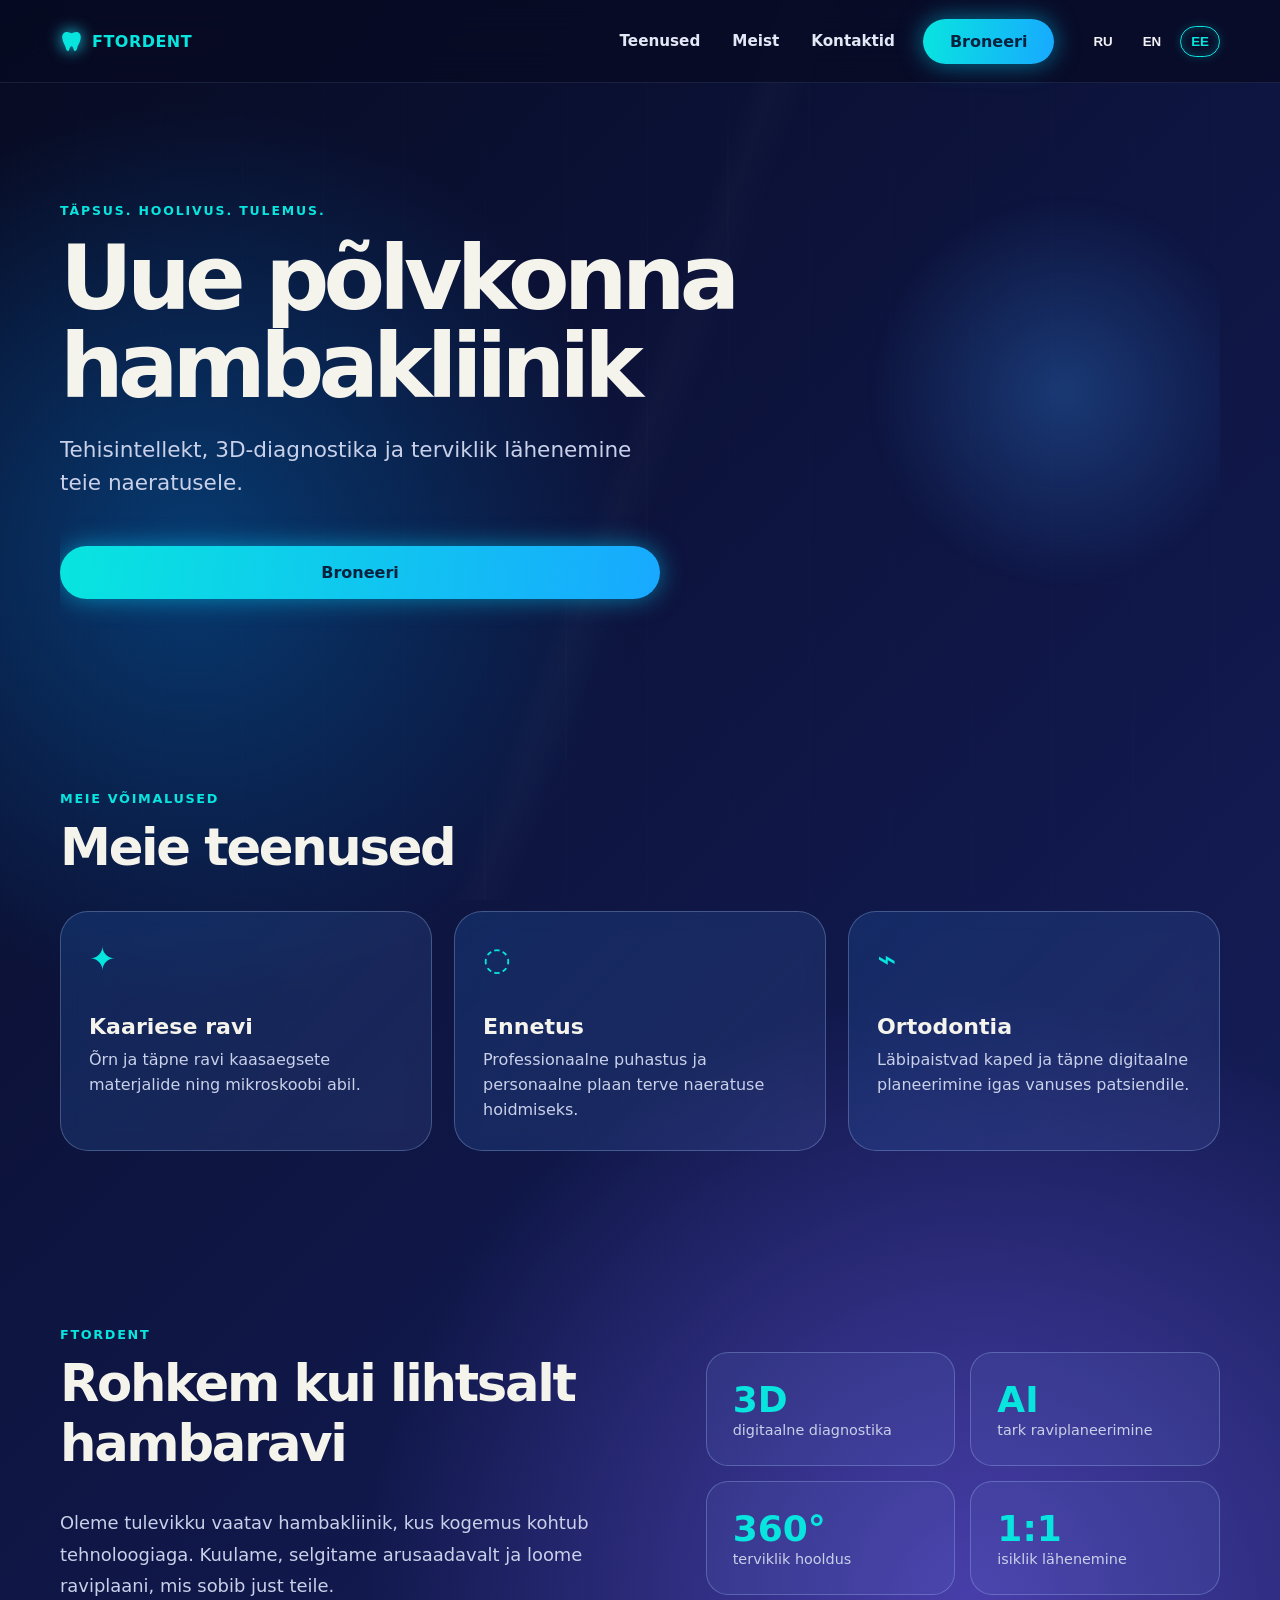
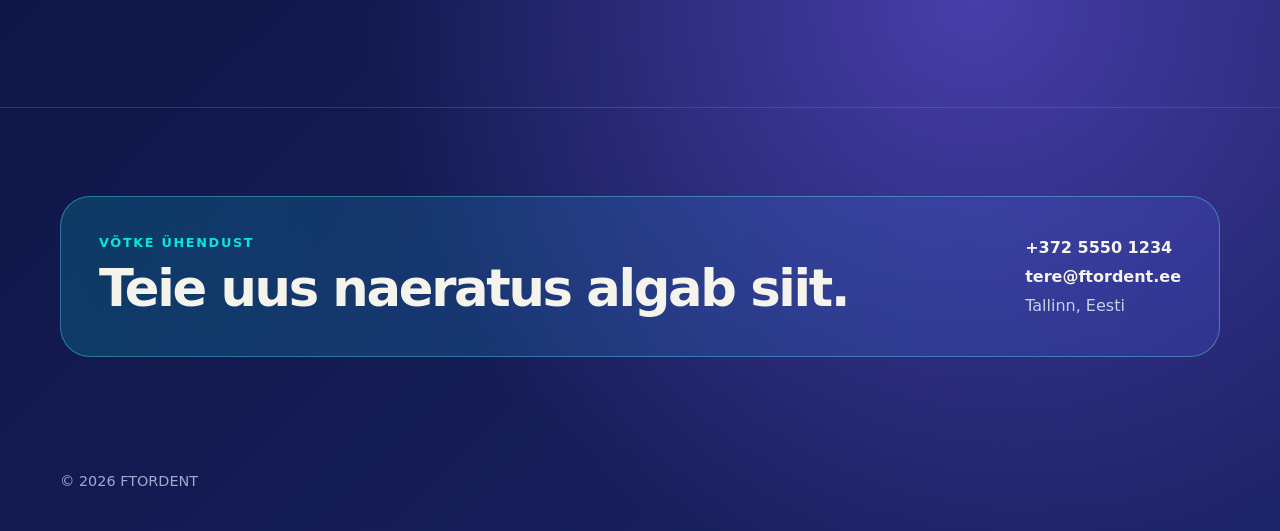
==== index.html @ 9ccc5e47 "Add files via upload" ====
<!doctype html>
<html lang="et">
<head>
  <meta charset="utf-8">
  <meta name="viewport" content="width=device-width, initial-scale=1">
  <meta name="description" content="FTORDENT – uue põlvkonna hambakliinik.">
  <meta name="robots" content="index, follow">
  <meta property="og:type" content="website">
  <meta property="og:title" content="FTORDENT — Hambakliinik Narvas">
  <meta property="og:description" content="Uue põlvkonna hambakliinik Narvas: ravi, ennetus ja ortodontia.">
  <title>FTORDENT — Hambakliinik Narvas | Ravi, ennetus, ortodontia</title>
  <style>
    :root { --ink:#070b22; --ink-2:#11194a; --panel:rgba(110,134,221,.14); --line:rgba(179,212,255,.28); --text:#f5f4ec; --muted:#c9d0e9; --aqua:#08e5df; --blue:#18a9ff; }
    * { box-sizing:border-box; }
    html { scroll-behavior:smooth; }
    body { margin:0; color:var(--text); font-family:Inter, ui-sans-serif, system-ui, -apple-system, BlinkMacSystemFont, "Segoe UI", sans-serif; background:radial-gradient(circle at 15% 26%, #073a70 0, transparent 28rem), radial-gradient(circle at 76% 75%, #483eaa 0, transparent 38rem), linear-gradient(135deg, var(--ink) 0%, #10184a 53%, #1c2367 100%); min-height:100vh; }
    body::before { content:""; position:fixed; inset:0; pointer-events:none; opacity:.45; background:linear-gradient(110deg, transparent 0 48%, rgba(255,255,255,.05) 50%, transparent 53%), repeating-linear-gradient(90deg, transparent 0 78px, rgba(132,169,255,.035) 80px 81px); }
    a { color:inherit; text-decoration:none; }
    .wrap { width:min(1160px, calc(100% - 44px)); margin:auto; }
    header { position:sticky; top:0; z-index:5; background:rgba(7,11,34,.72); backdrop-filter:blur(18px); border-bottom:1px solid rgba(156,189,255,.12); }
    .bar { min-height:82px; display:flex; align-items:center; gap:28px; }
    .logo { color:var(--aqua); font-weight:850; letter-spacing:.03em; display:flex; align-items:center; gap:9px; }
    .tooth { width:23px; height:23px; filter:drop-shadow(0 0 8px #20e9ff); }
    nav { display:flex; gap:32px; margin-left:auto; font-weight:650; font-size:.95rem; color:#e4e7f5; }
    nav a { transition:.2s; } nav a:hover { color:var(--aqua); }
    .book, .primary { border:0; cursor:pointer; border-radius:999px; padding:13px 27px; color:#06223f; font:inherit; font-weight:800; background:linear-gradient(100deg, var(--aqua), var(--blue)); box-shadow:0 0 25px rgba(0,213,255,.52); transition:transform .2s, box-shadow .2s; }
    .book:hover,.primary:hover { transform:translateY(-2px); box-shadow:0 0 35px rgba(0,224,255,.78); }
    .langs { display:flex; gap:8px; }
    .lang { cursor:pointer; background:none; border:1px solid transparent; color:#f1f1f6; font-weight:750; padding:7px 10px; border-radius:999px; }
    .lang.active { color:var(--aqua); border-color:var(--aqua); box-shadow:inset 0 0 11px rgba(0,229,223,.23), 0 0 10px rgba(0,229,223,.2); }
    .hero { min-height:620px; display:grid; align-items:center; padding:88px 0 72px; position:relative; overflow:hidden; }
    .hero::after { content:""; position:absolute; width:430px; height:430px; right:-5%; top:15%; border-radius:50%; background:radial-gradient(circle, rgba(58,155,255,.27), transparent 64%); filter:blur(5px); }
    .hero-content { position:relative; z-index:1; max-width:760px; }
    .eyebrow { color:var(--aqua); letter-spacing:.15em; font-size:.78rem; font-weight:800; text-transform:uppercase; }
    h1 { margin:17px 0 22px; font-size:clamp(3.1rem,7vw,6.15rem); line-height:.98; letter-spacing:-.065em; max-width:900px; }
    .lead { max-width:600px; font-size:clamp(1.05rem,2.2vw,1.35rem); line-height:1.55; color:var(--muted); }
    .hero .primary { margin-top:25px; width:min(100%, 600px); padding:17px 30px; }
    section { padding:88px 0; position:relative; }
    .section-label { color:var(--aqua); font-size:.8rem; font-weight:800; letter-spacing:.13em; text-transform:uppercase; }
    h2 { font-size:clamp(2rem,4vw,3.3rem); letter-spacing:-.045em; margin:11px 0 34px; }
    .services { display:grid; grid-template-columns:repeat(3,1fr); gap:22px; }
    .card { min-height:235px; padding:28px; border:1px solid var(--line); background:linear-gradient(135deg, rgba(30,85,164,.32), var(--panel)); border-radius:28px; backdrop-filter:blur(10px); transition:.25s; }
    .card:hover { border-color:var(--aqua); transform:translateY(-6px); box-shadow:0 0 30px rgba(0,221,243,.19); }
    .icon { color:var(--aqua); font-size:2rem; } .card h3 { font-size:1.38rem; margin:36px 0 9px; } .card p { color:var(--muted); line-height:1.55; margin:0; }
    .about-grid { display:grid; grid-template-columns:1.08fr .92fr; gap:42px; align-items:center; }
    .about p { color:var(--muted); font-size:1.12rem; line-height:1.75; max-width:640px; }
    .stats { display:grid; grid-template-columns:1fr 1fr; gap:15px; }
    .stat { padding:26px; border:1px solid var(--line); background:rgba(100,124,207,.14); border-radius:22px; } .stat b { display:block; color:var(--aqua); font-size:2.25rem; } .stat span { color:var(--muted); font-size:.9rem; }
    .contact { border-top:1px solid rgba(190,213,255,.16); } .contact-box { display:flex; justify-content:space-between; gap:30px; padding:38px; border-radius:30px; background:linear-gradient(100deg, rgba(0,214,220,.18), rgba(78,85,213,.25)); border:1px solid rgba(93,231,242,.38); }
    .contact-box h2 { margin:8px 0 0; } .details { display:grid; gap:10px; align-content:center; color:var(--muted); } .details a { color:var(--text); font-weight:700; }
    footer { padding:28px 0 42px; color:#9eabd0; font-size:.9rem; }
    dialog { border:1px solid rgba(97,236,244,.48); border-radius:26px; color:var(--text); background:#111a48; width:min(460px, calc(100% - 32px)); box-shadow:0 0 80px rgba(0,218,247,.32); } dialog::backdrop { background:rgba(1,4,16,.7); backdrop-filter:blur(5px); }
    .modal-head { display:flex; justify-content:space-between; align-items:start; } .close { background:none; border:0; color:var(--text); font-size:1.5rem; cursor:pointer; } form { display:grid; gap:15px; margin-top:22px; } input { background:rgba(255,255,255,.08); border:1px solid var(--line); border-radius:12px; padding:14px; color:white; font:inherit; }
    @media (max-width:820px) { .bar { min-height:72px; gap:14px; } nav { display:none; } .book { margin-left:auto; padding:10px 15px; } .langs { gap:2px; } .lang { padding:6px; } .hero { min-height:560px; padding:65px 0; } .services { grid-template-columns:1fr; } .card { min-height:180px; } .card h3 { margin-top:23px; } .about-grid { grid-template-columns:1fr; } .contact-box { display:block; padding:30px; } .details { margin-top:24px; } }
    @media (max-width:440px) { .wrap { width:min(100% - 28px, 1160px); } .logo span { display:none; } .book { font-size:.83rem; } h1 { font-size:3rem; } }
  </style>
  <script type="application/ld+json">{
    "@context":"https://schema.org",
    "@type":"Dentist",
    "name":"FTORDENT Dental Clinic",
    "description":"Uue põlvkonna hambakliinik Narvas.",
    "telephone":"+37253911527",
    "email":"ftordent@mail.ru",
    "address":{"@type":"PostalAddress","streetAddress":"Rahu 34a","addressLocality":"Narva","addressCountry":"EE"},
    "availableLanguage":["et","en","ru"]
  }</script>
</head>
<body>
  <header><div class="wrap bar">
    <a class="logo" href="#home" aria-label="FTORDENT avaleht"><svg class="tooth" viewBox="0 0 24 24" fill="currentColor"><path d="M7.1 2.2c2.2 0 3.4 1.1 4.9 1.1s2.7-1.1 4.9-1.1c3.2 0 5.2 2.8 4.7 6.4-.7 4.7-2.4 5.7-3.6 9.9-.5 1.8-1 3.3-2.4 3.3-1.7 0-1.4-4.8-3.6-4.8s-1.9 4.8-3.6 4.8c-1.4 0-1.9-1.5-2.4-3.3-1.2-4.2-2.9-5.2-3.6-9.9-.5-3.6 1.5-6.4 4.7-6.4Z"/></svg><span>FTORDENT</span></a>
    <nav><a href="services.html" data-i18n="navServices">Teenused</a><a href="about.html" data-i18n="navAbout">Meist</a><a href="contacts.html" data-i18n="navContact">Kontaktid</a></nav>
    <button class="book" data-open-modal data-i18n="book">Broneeri</button>
    <div class="langs" aria-label="Keel"><button class="lang" data-lang="ru">RU</button><button class="lang" data-lang="en">EN</button><button class="lang active" data-lang="et">EE</button></div>
  </div></header>
  <main>
    <section class="hero wrap" id="home"><div class="hero-content"><div class="eyebrow" data-i18n="eyebrow">Täpsus. Hoolivus. Tulemus.</div><h1 data-i18n="title">Uue põlvkonna hambakliinik</h1><p class="lead" data-i18n="subtitle">Tehisintellekt, 3D-diagnostika ja terviklik lähenemine teie naeratusele.</p><button class="primary" data-open-modal data-i18n="book">Broneeri</button></div></section>
    <section id="services"><div class="wrap"><div class="section-label" data-i18n="servicesLabel">Meie võimalused</div><h2 data-i18n="servicesTitle">Meie teenused</h2><div class="services">
      <article class="card"><div class="icon">✦</div><h3 data-i18n="service1">Kaariese ravi</h3><p data-i18n="service1d">Õrn ja täpne ravi kaasaegsete materjalide ning mikroskoobi abil.</p></article>
      <article class="card"><div class="icon">◌</div><h3 data-i18n="service2">Ennetus</h3><p data-i18n="service2d">Professionaalne puhastus ja personaalne plaan terve naeratuse hoidmiseks.</p></article>
      <article class="card"><div class="icon">⌁</div><h3 data-i18n="service3">Ortodontia</h3><p data-i18n="service3d">Läbipaistvad kaped ja täpne digitaalne planeerimine igas vanuses patsiendile.</p></article>
    </div></div></section>
    <section class="about" id="about"><div class="wrap about-grid"><div><div class="section-label" data-i18n="aboutLabel">FTORDENT</div><h2 data-i18n="aboutTitle">Rohkem kui lihtsalt hambaravi</h2><p data-i18n="aboutText">Oleme tulevikku vaatav hambakliinik, kus kogemus kohtub tehnoloogiaga. Kuulame, selgitame arusaadavalt ja loome raviplaani, mis sobib just teile.</p></div><div class="stats"><div class="stat"><b>3D</b><span data-i18n="stat1">digitaalne diagnostika</span></div><div class="stat"><b>AI</b><span data-i18n="stat2">tark raviplaneerimine</span></div><div class="stat"><b>360°</b><span data-i18n="stat3">terviklik hooldus</span></div><div class="stat"><b>1:1</b><span data-i18n="stat4">isiklik lähenemine</span></div></div></div></section>
    <section class="contact" id="contact"><div class="wrap contact-box"><div><div class="section-label" data-i18n="contactLabel">Võtke ühendust</div><h2 data-i18n="contactTitle">Teie uus naeratus algab siit.</h2></div><div class="details"><a href="tel:+37255501234">+372 5550 1234</a><a href="mailto:tere@ftordent.ee">tere@ftordent.ee</a><span data-i18n="address">Tallinn, Eesti</span></div></div></section>
  </main><footer class="wrap">© 2026 FTORDENT</footer>
  <dialog id="booking"><div class="modal-head"><div><div class="section-label" data-i18n="book">Broneeri</div><h2 data-i18n="modalTitle">Broneeri aeg</h2></div><button class="close" aria-label="Sulge" onclick="booking.close()">×</button></div><form id="quick-booking"><input id="quick-name" required data-i18n-placeholder="name" placeholder="Teie nimi"><input id="quick-phone" required type="tel" data-i18n-placeholder="phone" placeholder="Telefon"><input id="quick-date" required type="date"><button class="primary" data-i18n="send">Saada päring</button></form></dialog>
  <script>
    const i18n={et:{navServices:'Teenused',navAbout:'Meist',navContact:'Kontaktid',book:'Broneeri',eyebrow:'Täpsus. Hoolivus. Tulemus.',title:'Uue põlvkonna hambakliinik',subtitle:'Tehisintellekt, 3D-diagnostika ja terviklik lähenemine teie naeratusele.',servicesLabel:'Meie võimalused',servicesTitle:'Meie teenused',service1:'Kaariese ravi',service1d:'Õrn ja täpne ravi kaasaegsete materjalide ning mikroskoobi abil.',service2:'Ennetus',service2d:'Professionaalne puhastus ja personaalne plaan terve naeratuse hoidmiseks.',service3:'Ortodontia',service3d:'Läbipaistvad kaped ja täpne digitaalne planeerimine igas vanuses patsiendile.',aboutLabel:'FTORDENT',aboutTitle:'Rohkem kui lihtsalt hambaravi',aboutText:'Oleme tulevikku vaatav hambakliinik, kus kogemus kohtub tehnoloogiaga. Kuulame, selgitame arusaadavalt ja loome raviplaani, mis sobib just teile.',stat1:'digitaalne diagnostika',stat2:'tark raviplaneerimine',stat3:'terviklik hooldus',stat4:'isiklik lähenemine',contactLabel:'Võtke ühendust',contactTitle:'Teie uus naeratus algab siit.',address:'Tallinn, Eesti',modalTitle:'Broneeri aeg',name:'Teie nimi',phone:'Telefon',send:'Saada päring',success:'Aitäh! Võtame teiega peagi ühendust.'},en:{navServices:'Services',navAbout:'About us',navContact:'Contacts',book:'Book now',eyebrow:'Precision. Care. Results.',title:'A new generation dental clinic',subtitle:'Artificial intelligence, 3D diagnostics and a complete approach to your smile.',servicesLabel:'What we offer',servicesTitle:'Our services',service1:'Cavity treatment',service1d:'Gentle, precise treatment with modern materials and a microscope.',service2:'Prevention',service2d:'Professional cleaning and a personal plan for a healthy smile.',service3:'Orthodontics',service3d:'Clear aligners and precise digital planning for patients of every age.',aboutLabel:'FTORDENT',aboutTitle:'More than dental care',aboutText:'We are a future-minded dental clinic where experience meets technology. We listen, explain clearly and create a treatment plan made for you.',stat1:'digital diagnostics',stat2:'smart treatment planning',stat3:'complete care',stat4:'personal approach',contactLabel:'Get in touch',contactTitle:'Your new smile starts here.',address:'Tallinn, Estonia',modalTitle:'Book an appointment',name:'Your name',phone:'Phone',send:'Send request',success:'Thank you! We will contact you shortly.'},ru:{navServices:'Услуги',navAbout:'О нас',navContact:'Контакты',book:'Записаться',eyebrow:'Точность. Забота. Результат.',title:'Стоматология нового поколения',subtitle:'Искусственный интеллект, 3D-диагностика и комплексный подход к вашей улыбке.',servicesLabel:'Наши возможности',servicesTitle:'Наши услуги',service1:'Лечение кариеса',service1d:'Бережное и точное лечение современными материалами и под микроскопом.',service2:'Профилактика',service2d:'Профессиональная чистка и персональный план для здоровой улыбки.',service3:'Ортодонтия',service3d:'Прозрачные элайнеры и точное цифровое планирование для пациентов любого возраста.',aboutLabel:'FTORDENT',aboutTitle:'Больше, чем стоматология',aboutText:'Мы — современная стоматологическая клиника, где опыт встречается с технологиями. Мы слушаем, понятно объясняем и создаём план лечения именно для вас.',stat1:'цифровая диагностика',stat2:'умное планирование лечения',stat3:'комплексная забота',stat4:'личный подход',contactLabel:'Свяжитесь с нами',contactTitle:'Ваша новая улыбка начинается здесь.',address:'Таллинн, Эстония',modalTitle:'Записаться на приём',name:'Ваше имя',phone:'Телефон',send:'Отправить заявку',success:'Спасибо! Мы скоро свяжемся с вами.'}};
    let current=localStorage.getItem('ftordent-language')||'et'; const booking=document.querySelector('#booking');
    function setLang(lang){current=lang; localStorage.setItem('ftordent-language',lang); document.documentElement.lang=lang; document.querySelectorAll('[data-i18n]').forEach(e=>e.textContent=i18n[lang][e.dataset.i18n]); document.querySelectorAll('[data-i18n-placeholder]').forEach(e=>e.placeholder=i18n[lang][e.dataset.i18nPlaceholder]); document.querySelectorAll('.lang').forEach(e=>e.classList.toggle('active',e.dataset.lang===lang));}
    document.querySelectorAll('.lang').forEach(b=>b.addEventListener('click',()=>setLang(b.dataset.lang))); setLang(current); document.querySelectorAll('[data-open-modal]').forEach(b=>b.addEventListener('click',()=>booking.showModal())); const quickDate=document.querySelector('#quick-date'); quickDate.min=new Date().toISOString().slice(0,10); document.querySelector('#quick-booking').addEventListener('submit',e=>{e.preventDefault();const name=encodeURIComponent(document.querySelector('#quick-name').value),phone=encodeURIComponent(document.querySelector('#quick-phone').value),day=encodeURIComponent(quickDate.value),subject=encodeURIComponent(i18n[current].modalTitle),body='Name: '+name+'%0APhone: '+phone+'%0APreferred day: '+day; location.href='mailto:ftordent@mail.ru?subject='+subject+'&body='+body;});
  </script>
</body></html>
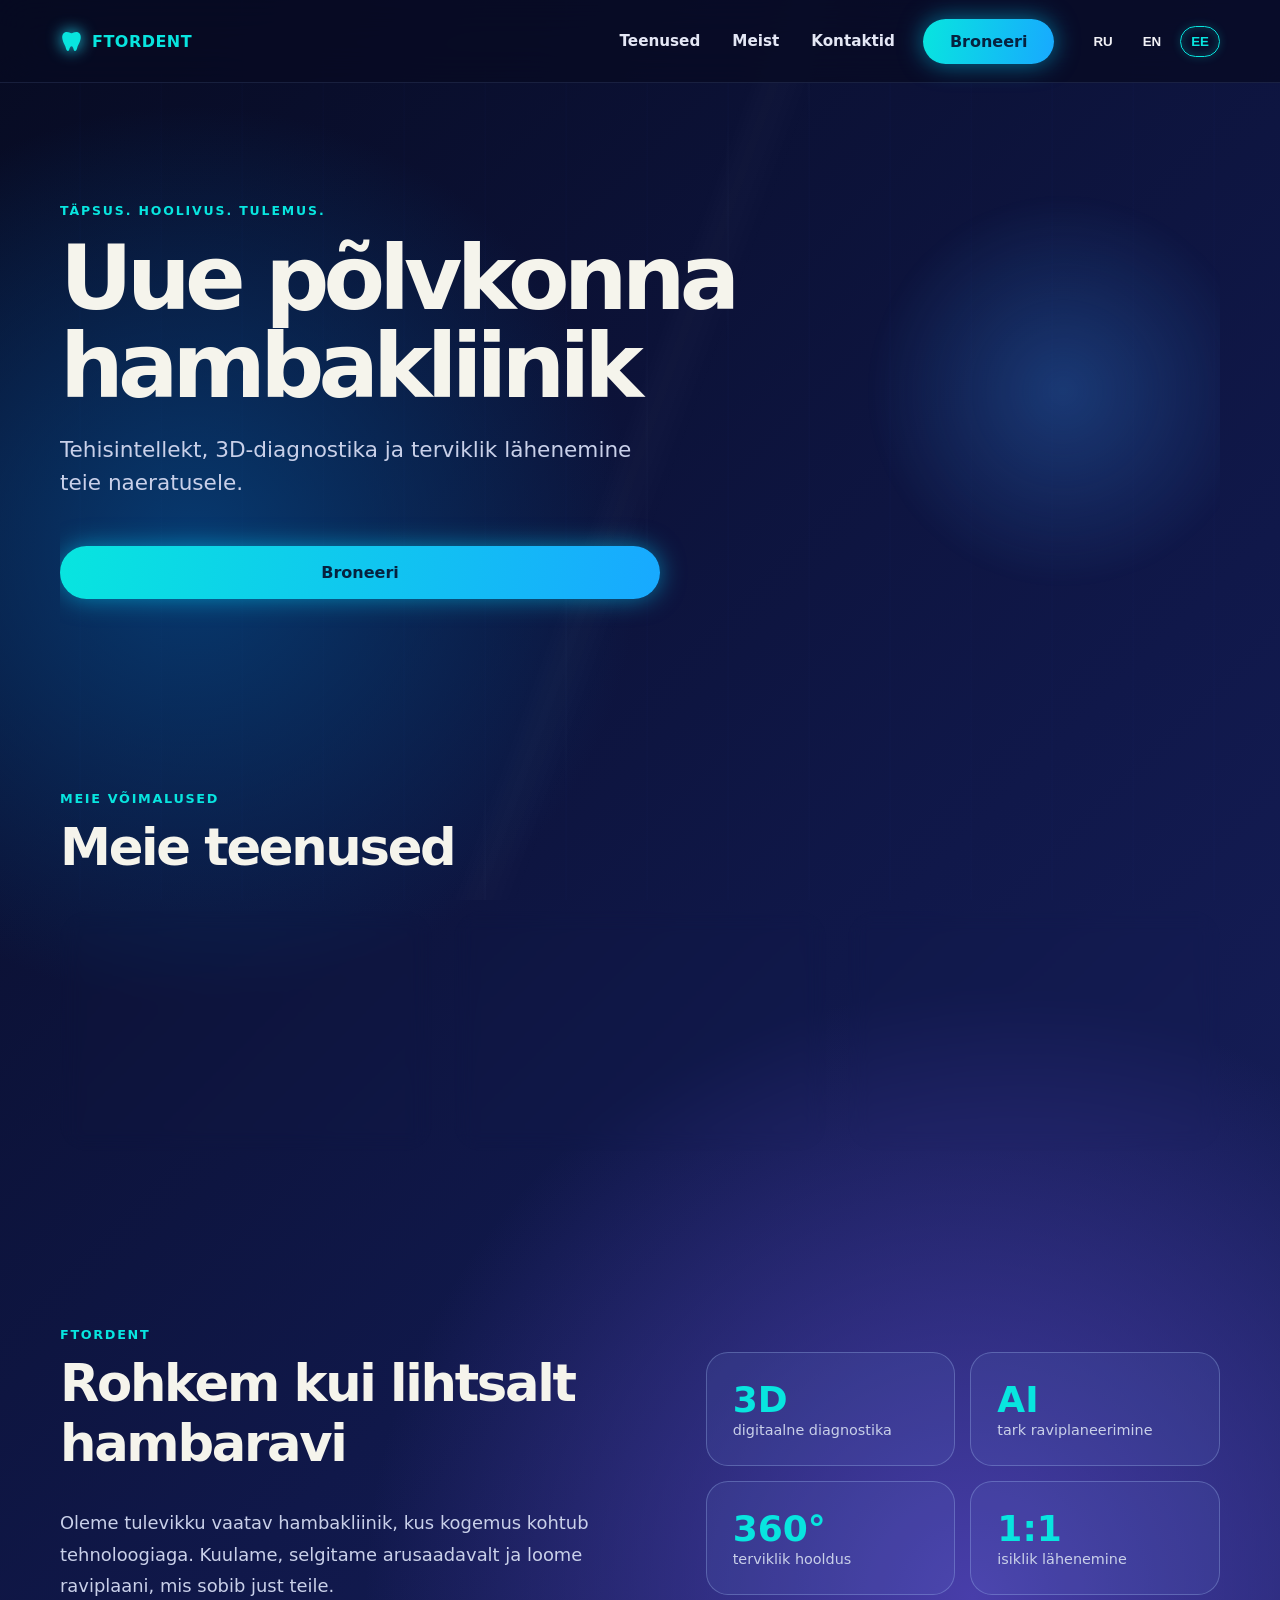
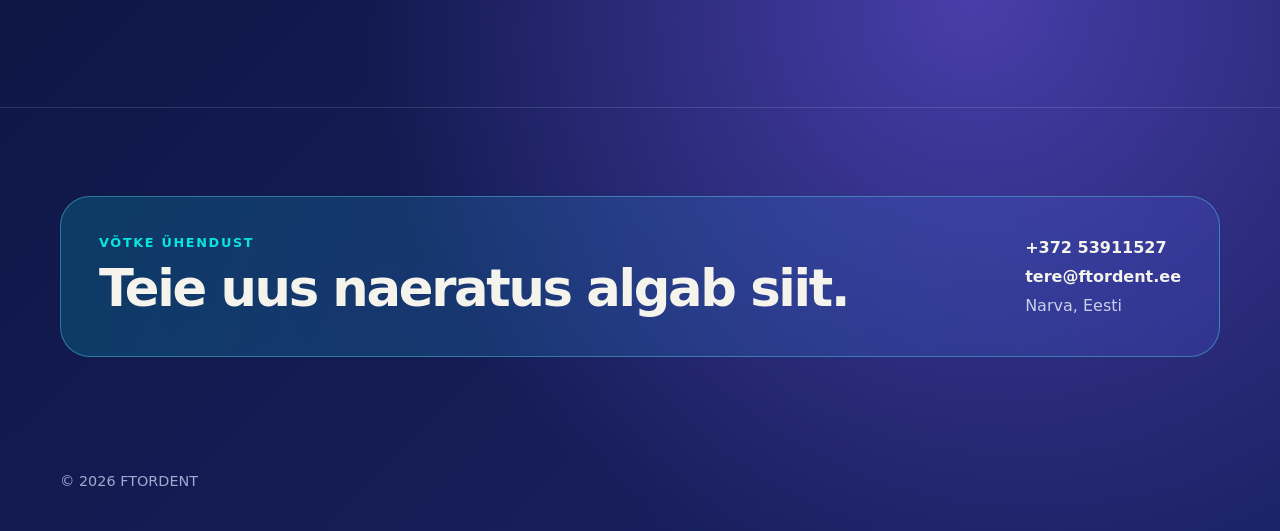
==== commit cc011ad4: "Add files via upload" ====
--- a/index.html
+++ b/index.html
@@ -80,7 +80,7 @@
       <article class="card"><div class="icon">⌁</div><h3 data-i18n="service3">Ortodontia</h3><p data-i18n="service3d">Läbipaistvad kaped ja täpne digitaalne planeerimine igas vanuses patsiendile.</p></article>
     </div></div></section>
     <section class="about" id="about"><div class="wrap about-grid"><div><div class="section-label" data-i18n="aboutLabel">FTORDENT</div><h2 data-i18n="aboutTitle">Rohkem kui lihtsalt hambaravi</h2><p data-i18n="aboutText">Oleme tulevikku vaatav hambakliinik, kus kogemus kohtub tehnoloogiaga. Kuulame, selgitame arusaadavalt ja loome raviplaani, mis sobib just teile.</p></div><div class="stats"><div class="stat"><b>3D</b><span data-i18n="stat1">digitaalne diagnostika</span></div><div class="stat"><b>AI</b><span data-i18n="stat2">tark raviplaneerimine</span></div><div class="stat"><b>360°</b><span data-i18n="stat3">terviklik hooldus</span></div><div class="stat"><b>1:1</b><span data-i18n="stat4">isiklik lähenemine</span></div></div></div></section>
-    <section class="contact" id="contact"><div class="wrap contact-box"><div><div class="section-label" data-i18n="contactLabel">Võtke ühendust</div><h2 data-i18n="contactTitle">Teie uus naeratus algab siit.</h2></div><div class="details"><a href="tel:+37255501234">+372 5550 1234</a><a href="mailto:tere@ftordent.ee">tere@ftordent.ee</a><span data-i18n="address">Tallinn, Eesti</span></div></div></section>
+    <section class="contact" id="contact"><div class="wrap contact-box"><div><div class="section-label" data-i18n="contactLabel">Võtke ühendust</div><h2 data-i18n="contactTitle">Teie uus naeratus algab siit.</h2></div><div class="details"><a href="tel:+37253911527">+372 53911527</a><a href="mailto:tere@ftordent.ee">tere@ftordent.ee</a><span data-i18n="address">Narva, Eesti</span></div></div></section>
   </main><footer class="wrap">© 2026 FTORDENT</footer>
   <dialog id="booking"><div class="modal-head"><div><div class="section-label" data-i18n="book">Broneeri</div><h2 data-i18n="modalTitle">Broneeri aeg</h2></div><button class="close" aria-label="Sulge" onclick="booking.close()">×</button></div><form id="quick-booking"><input id="quick-name" required data-i18n-placeholder="name" placeholder="Teie nimi"><input id="quick-phone" required type="tel" data-i18n-placeholder="phone" placeholder="Telefon"><input id="quick-date" required type="date"><button class="primary" data-i18n="send">Saada päring</button></form></dialog>
   <script>
@@ -88,5 +88,5 @@
     let current=localStorage.getItem('ftordent-language')||'et'; const booking=document.querySelector('#booking');
     function setLang(lang){current=lang; localStorage.setItem('ftordent-language',lang); document.documentElement.lang=lang; document.querySelectorAll('[data-i18n]').forEach(e=>e.textContent=i18n[lang][e.dataset.i18n]); document.querySelectorAll('[data-i18n-placeholder]').forEach(e=>e.placeholder=i18n[lang][e.dataset.i18nPlaceholder]); document.querySelectorAll('.lang').forEach(e=>e.classList.toggle('active',e.dataset.lang===lang));}
     document.querySelectorAll('.lang').forEach(b=>b.addEventListener('click',()=>setLang(b.dataset.lang))); setLang(current); document.querySelectorAll('[data-open-modal]').forEach(b=>b.addEventListener('click',()=>booking.showModal())); const quickDate=document.querySelector('#quick-date'); quickDate.min=new Date().toISOString().slice(0,10); document.querySelector('#quick-booking').addEventListener('submit',e=>{e.preventDefault();const name=encodeURIComponent(document.querySelector('#quick-name').value),phone=encodeURIComponent(document.querySelector('#quick-phone').value),day=encodeURIComponent(quickDate.value),subject=encodeURIComponent(i18n[current].modalTitle),body='Name: '+name+'%0APhone: '+phone+'%0APreferred day: '+day; location.href='mailto:ftordent@mail.ru?subject='+subject+'&body='+body;});
-  </script>
+  </script><script src="contact-fix.js"></script>
 </body></html>
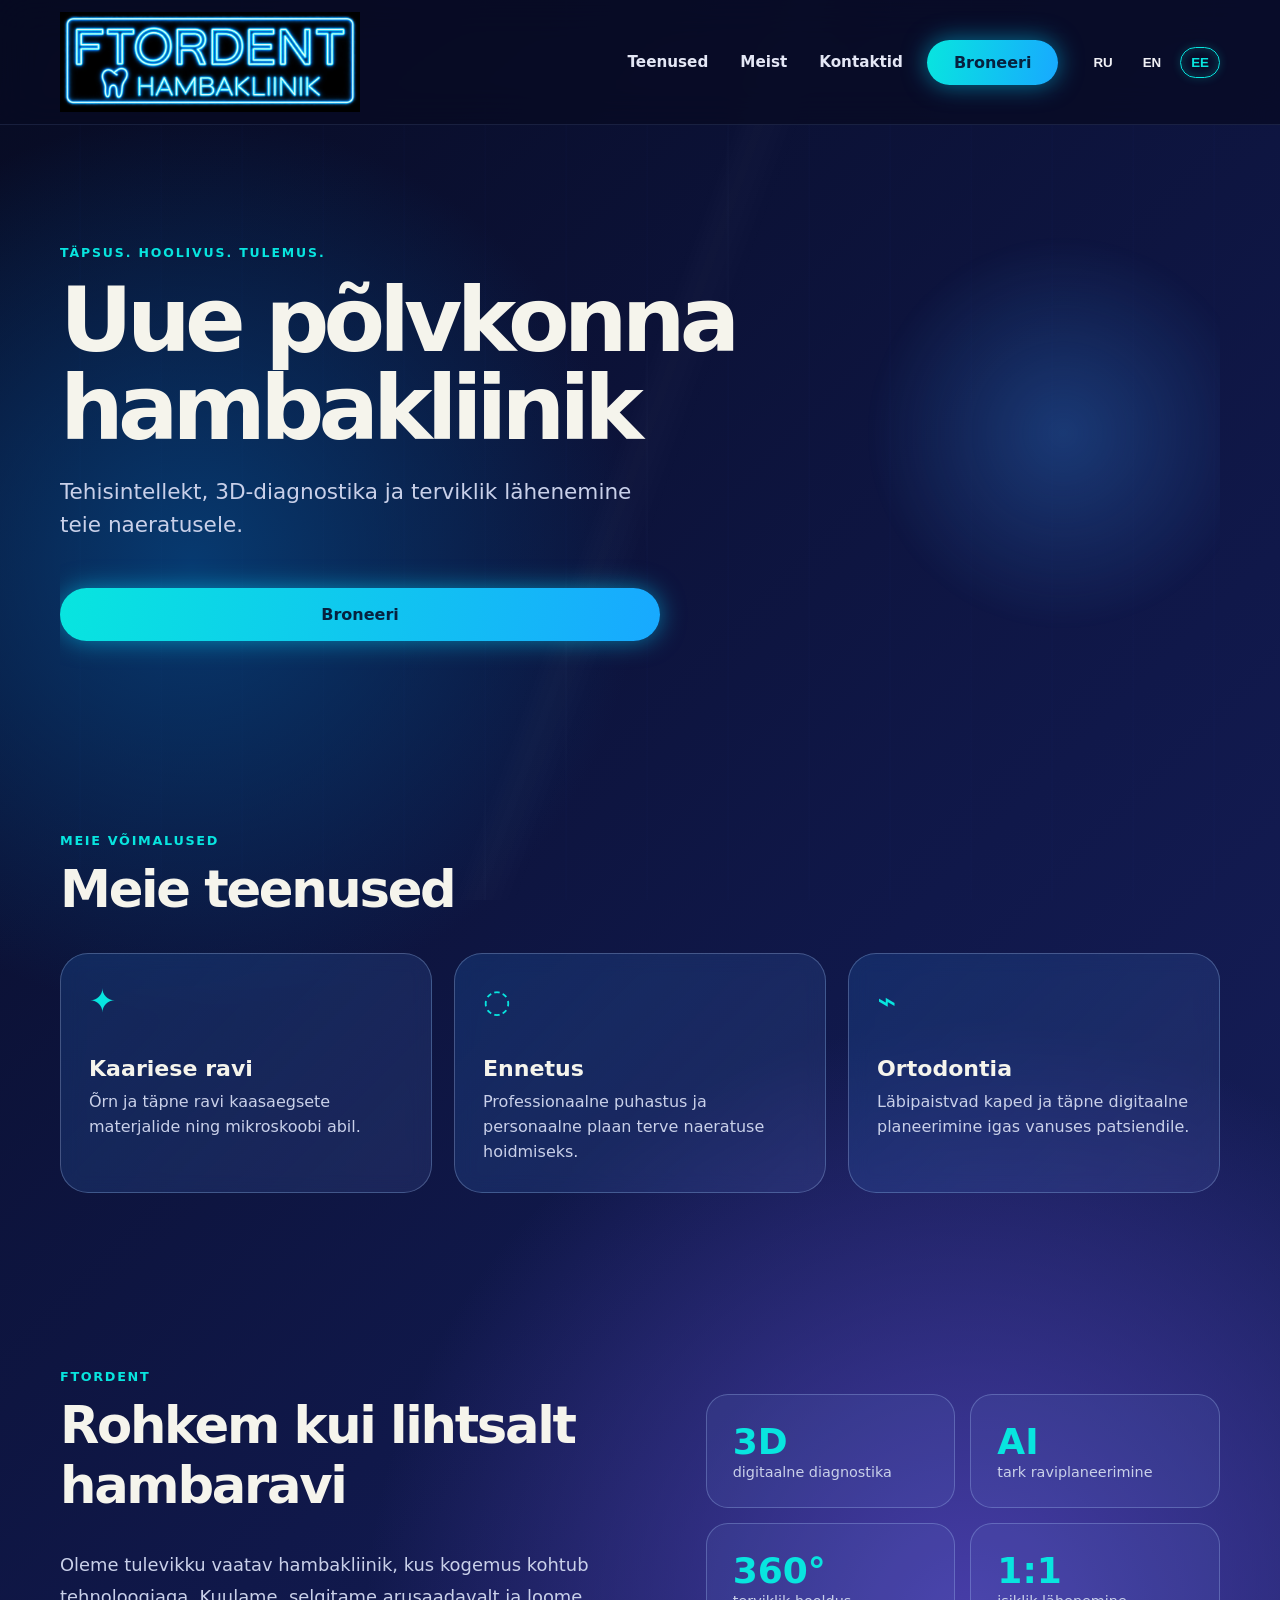
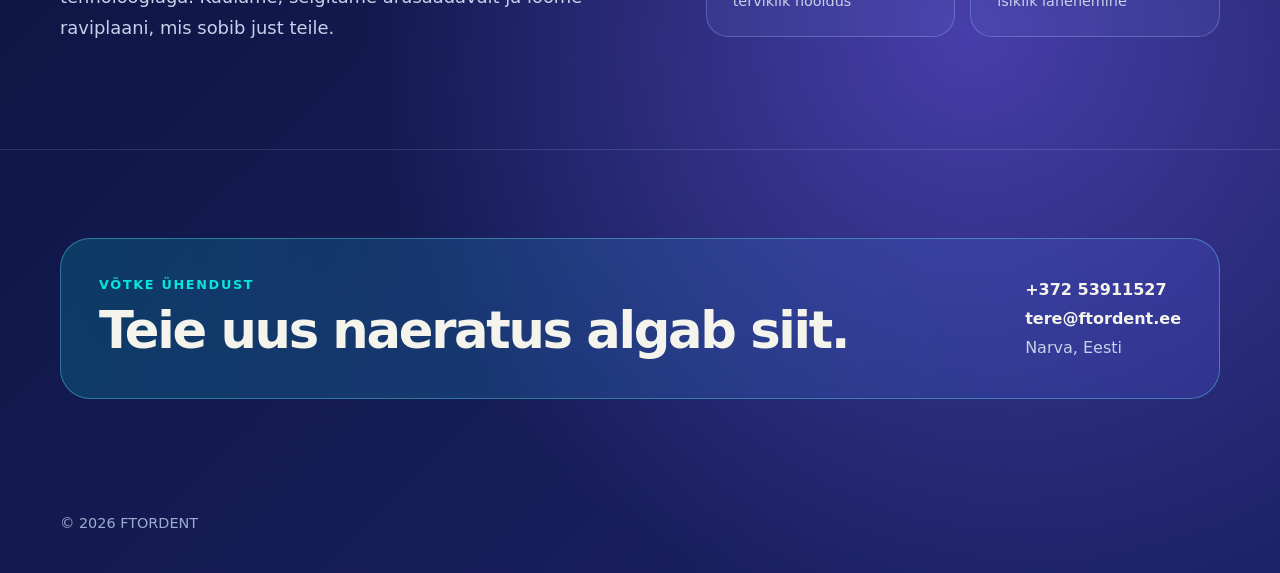
==== commit 6d47ae04: "Add files via upload" ====
--- a/index.html
+++ b/index.html
@@ -64,10 +64,10 @@
     "address":{"@type":"PostalAddress","streetAddress":"Rahu 34a","addressLocality":"Narva","addressCountry":"EE"},
     "availableLanguage":["et","en","ru"]
   }</script>
-</head>
+<link rel="stylesheet" href="brand.css"></head>
 <body>
   <header><div class="wrap bar">
-    <a class="logo" href="#home" aria-label="FTORDENT avaleht"><svg class="tooth" viewBox="0 0 24 24" fill="currentColor"><path d="M7.1 2.2c2.2 0 3.4 1.1 4.9 1.1s2.7-1.1 4.9-1.1c3.2 0 5.2 2.8 4.7 6.4-.7 4.7-2.4 5.7-3.6 9.9-.5 1.8-1 3.3-2.4 3.3-1.7 0-1.4-4.8-3.6-4.8s-1.9 4.8-3.6 4.8c-1.4 0-1.9-1.5-2.4-3.3-1.2-4.2-2.9-5.2-3.6-9.9-.5-3.6 1.5-6.4 4.7-6.4Z"/></svg><span>FTORDENT</span></a>
+    <a class="logo" href="#home" aria-label="FTORDENT avaleht"><img class="brand-image" src="img/logo.jpg" alt="FTORDENT Hambakliinik" width="1600" height="516"></a>
     <nav><a href="services.html" data-i18n="navServices">Teenused</a><a href="about.html" data-i18n="navAbout">Meist</a><a href="contacts.html" data-i18n="navContact">Kontaktid</a></nav>
     <button class="book" data-open-modal data-i18n="book">Broneeri</button>
     <div class="langs" aria-label="Keel"><button class="lang" data-lang="ru">RU</button><button class="lang" data-lang="en">EN</button><button class="lang active" data-lang="et">EE</button></div>
@@ -87,6 +87,6 @@
     const i18n={et:{navServices:'Teenused',navAbout:'Meist',navContact:'Kontaktid',book:'Broneeri',eyebrow:'Täpsus. Hoolivus. Tulemus.',title:'Uue põlvkonna hambakliinik',subtitle:'Tehisintellekt, 3D-diagnostika ja terviklik lähenemine teie naeratusele.',servicesLabel:'Meie võimalused',servicesTitle:'Meie teenused',service1:'Kaariese ravi',service1d:'Õrn ja täpne ravi kaasaegsete materjalide ning mikroskoobi abil.',service2:'Ennetus',service2d:'Professionaalne puhastus ja personaalne plaan terve naeratuse hoidmiseks.',service3:'Ortodontia',service3d:'Läbipaistvad kaped ja täpne digitaalne planeerimine igas vanuses patsiendile.',aboutLabel:'FTORDENT',aboutTitle:'Rohkem kui lihtsalt hambaravi',aboutText:'Oleme tulevikku vaatav hambakliinik, kus kogemus kohtub tehnoloogiaga. Kuulame, selgitame arusaadavalt ja loome raviplaani, mis sobib just teile.',stat1:'digitaalne diagnostika',stat2:'tark raviplaneerimine',stat3:'terviklik hooldus',stat4:'isiklik lähenemine',contactLabel:'Võtke ühendust',contactTitle:'Teie uus naeratus algab siit.',address:'Tallinn, Eesti',modalTitle:'Broneeri aeg',name:'Teie nimi',phone:'Telefon',send:'Saada päring',success:'Aitäh! Võtame teiega peagi ühendust.'},en:{navServices:'Services',navAbout:'About us',navContact:'Contacts',book:'Book now',eyebrow:'Precision. Care. Results.',title:'A new generation dental clinic',subtitle:'Artificial intelligence, 3D diagnostics and a complete approach to your smile.',servicesLabel:'What we offer',servicesTitle:'Our services',service1:'Cavity treatment',service1d:'Gentle, precise treatment with modern materials and a microscope.',service2:'Prevention',service2d:'Professional cleaning and a personal plan for a healthy smile.',service3:'Orthodontics',service3d:'Clear aligners and precise digital planning for patients of every age.',aboutLabel:'FTORDENT',aboutTitle:'More than dental care',aboutText:'We are a future-minded dental clinic where experience meets technology. We listen, explain clearly and create a treatment plan made for you.',stat1:'digital diagnostics',stat2:'smart treatment planning',stat3:'complete care',stat4:'personal approach',contactLabel:'Get in touch',contactTitle:'Your new smile starts here.',address:'Tallinn, Estonia',modalTitle:'Book an appointment',name:'Your name',phone:'Phone',send:'Send request',success:'Thank you! We will contact you shortly.'},ru:{navServices:'Услуги',navAbout:'О нас',navContact:'Контакты',book:'Записаться',eyebrow:'Точность. Забота. Результат.',title:'Стоматология нового поколения',subtitle:'Искусственный интеллект, 3D-диагностика и комплексный подход к вашей улыбке.',servicesLabel:'Наши возможности',servicesTitle:'Наши услуги',service1:'Лечение кариеса',service1d:'Бережное и точное лечение современными материалами и под микроскопом.',service2:'Профилактика',service2d:'Профессиональная чистка и персональный план для здоровой улыбки.',service3:'Ортодонтия',service3d:'Прозрачные элайнеры и точное цифровое планирование для пациентов любого возраста.',aboutLabel:'FTORDENT',aboutTitle:'Больше, чем стоматология',aboutText:'Мы — современная стоматологическая клиника, где опыт встречается с технологиями. Мы слушаем, понятно объясняем и создаём план лечения именно для вас.',stat1:'цифровая диагностика',stat2:'умное планирование лечения',stat3:'комплексная забота',stat4:'личный подход',contactLabel:'Свяжитесь с нами',contactTitle:'Ваша новая улыбка начинается здесь.',address:'Таллинн, Эстония',modalTitle:'Записаться на приём',name:'Ваше имя',phone:'Телефон',send:'Отправить заявку',success:'Спасибо! Мы скоро свяжемся с вами.'}};
     let current=localStorage.getItem('ftordent-language')||'et'; const booking=document.querySelector('#booking');
     function setLang(lang){current=lang; localStorage.setItem('ftordent-language',lang); document.documentElement.lang=lang; document.querySelectorAll('[data-i18n]').forEach(e=>e.textContent=i18n[lang][e.dataset.i18n]); document.querySelectorAll('[data-i18n-placeholder]').forEach(e=>e.placeholder=i18n[lang][e.dataset.i18nPlaceholder]); document.querySelectorAll('.lang').forEach(e=>e.classList.toggle('active',e.dataset.lang===lang));}
-    document.querySelectorAll('.lang').forEach(b=>b.addEventListener('click',()=>setLang(b.dataset.lang))); setLang(current); document.querySelectorAll('[data-open-modal]').forEach(b=>b.addEventListener('click',()=>booking.showModal())); const quickDate=document.querySelector('#quick-date'); quickDate.min=new Date().toISOString().slice(0,10); document.querySelector('#quick-booking').addEventListener('submit',e=>{e.preventDefault();const name=encodeURIComponent(document.querySelector('#quick-name').value),phone=encodeURIComponent(document.querySelector('#quick-phone').value),day=encodeURIComponent(quickDate.value),subject=encodeURIComponent(i18n[current].modalTitle),body='Name: '+name+'%0APhone: '+phone+'%0APreferred day: '+day; location.href='mailto:ftordent@mail.ru?subject='+subject+'&body='+body;});
+    document.querySelectorAll('.lang').forEach(b=>b.addEventListener('click',()=>setLang(b.dataset.lang))); setLang(current); document.querySelectorAll('[data-open-modal]').forEach(b=>b.addEventListener('click',()=>booking.showModal())); const quickDate=document.querySelector('#quick-date'); quickDate.min=new Date().toISOString().slice(0,10); 
   </script><script src="contact-fix.js"></script>
-</body></html>
+<script src="sms-client.js"></script></body></html>
--- a/brand.css
+++ b/brand.css
@@ -0,0 +1,20 @@
+/* Shared logo sizing for every page; preserve the original artwork. */
+header .bar { min-height: 124px; gap: 24px; padding-top: 12px; padding-bottom: 12px; }
+header .logo { display: flex; flex: 0 0 auto; width: 300px; max-width: 100%; }
+header .logo .brand-image { display: block; width: 100%; height: auto; object-fit: contain; border-radius: 0; }
+header .book { white-space: nowrap; }
+@media (max-width: 1100px) {
+  header nav { gap: 18px; }
+  header .bar { gap: 16px; }
+  header .logo { width: 270px; }
+}
+@media (max-width: 980px) {
+  header nav { display: none; }
+  header .book { margin-left: auto; }
+}
+@media (max-width: 600px) {
+  header .bar { display: grid; grid-template-columns: 1fr auto; gap: 10px 12px; padding-top: 12px; padding-bottom: 12px; }
+  header .logo { grid-column: 1 / -1; width: 280px; justify-self: center; }
+  header .book { margin-left: 0; justify-self: start; }
+  header .langs { justify-self: end; }
+}
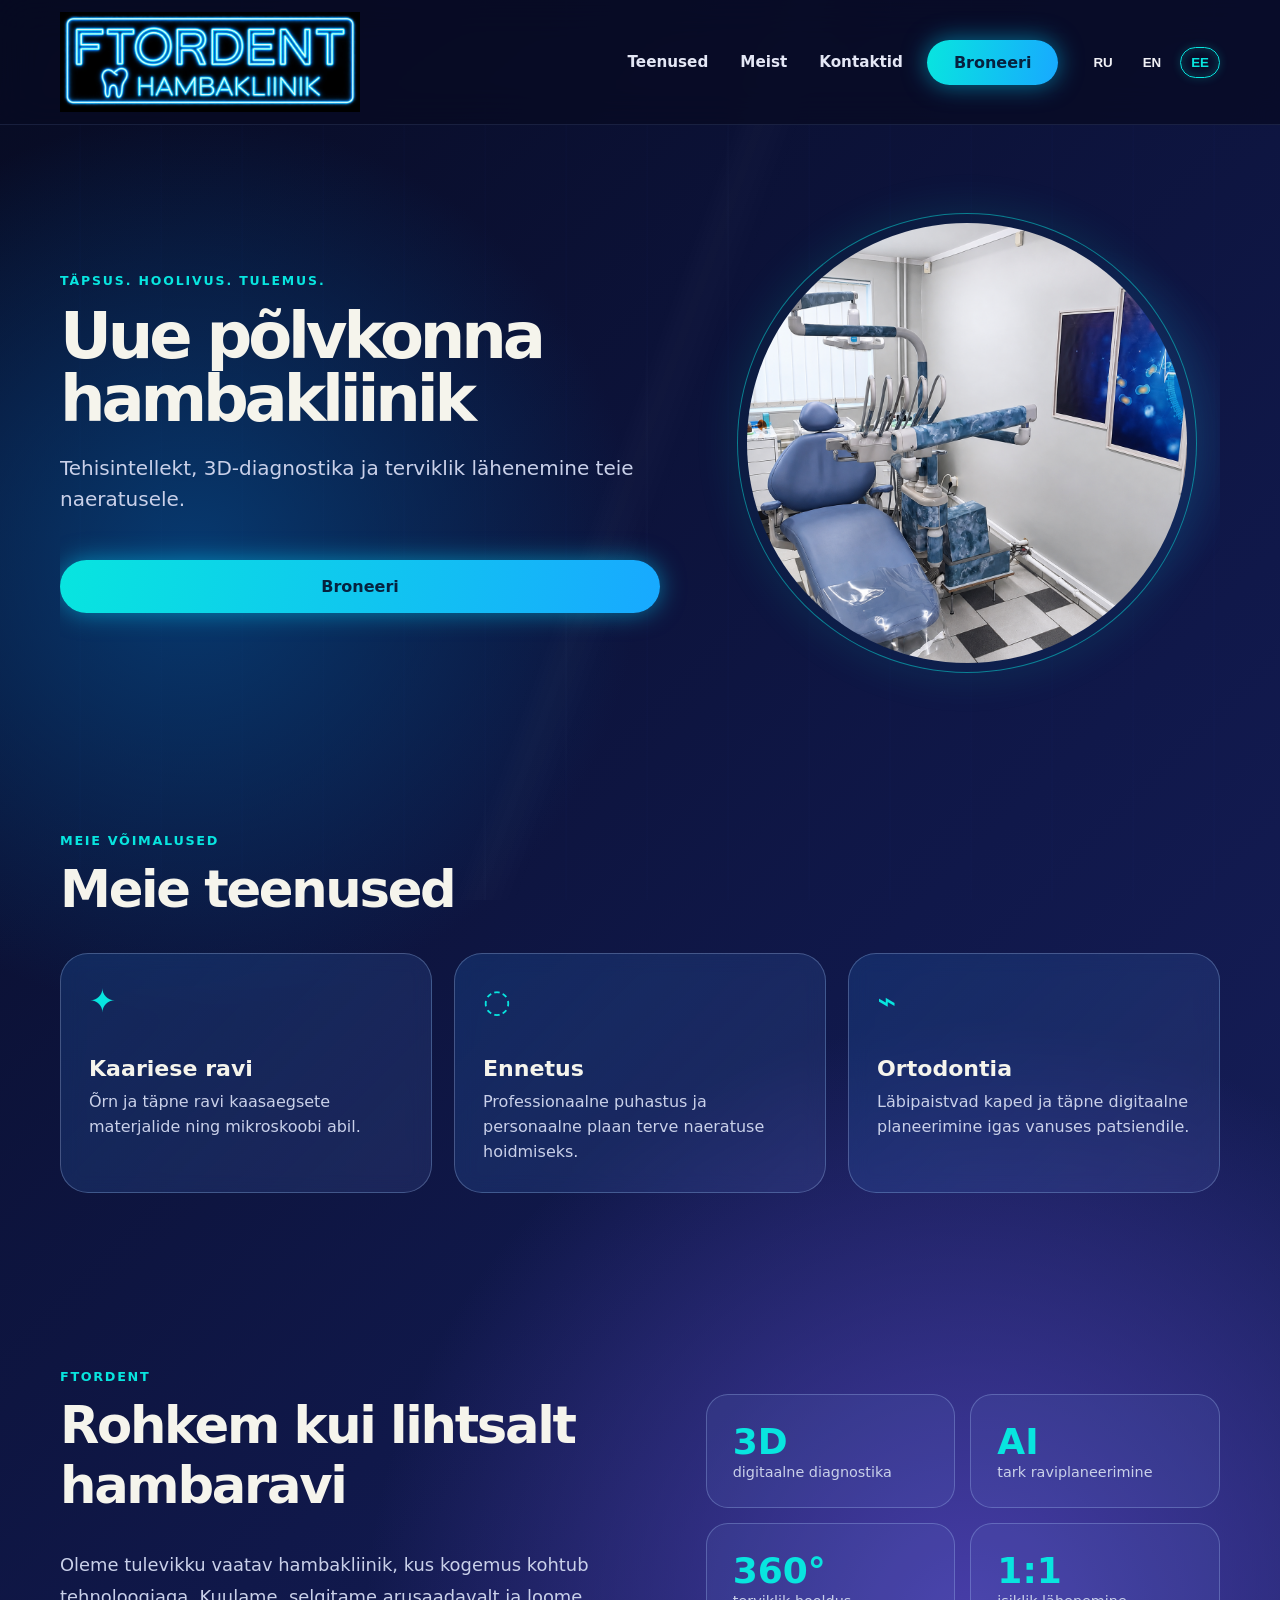
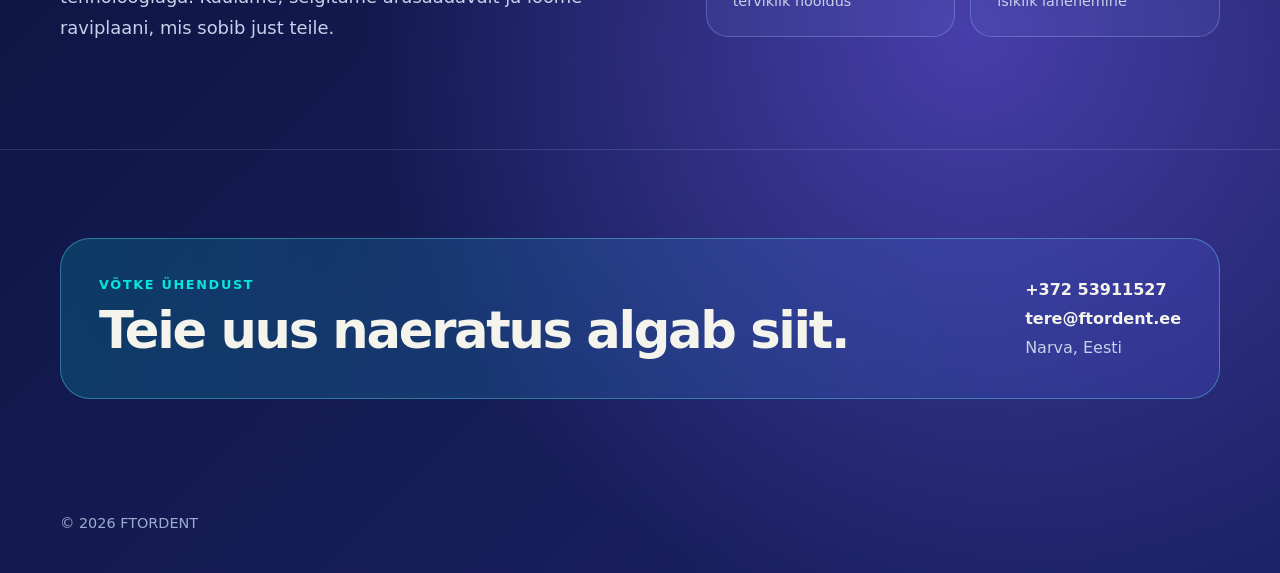
==== commit 945498ae: "Add files via upload" ====
--- a/index.html
+++ b/index.html
@@ -64,7 +64,7 @@
     "address":{"@type":"PostalAddress","streetAddress":"Rahu 34a","addressLocality":"Narva","addressCountry":"EE"},
     "availableLanguage":["et","en","ru"]
   }</script>
-<link rel="stylesheet" href="brand.css"></head>
+<link rel="stylesheet" href="brand.css"><link rel="stylesheet" href="clinic-photo.css"></head>
 <body>
   <header><div class="wrap bar">
     <a class="logo" href="#home" aria-label="FTORDENT avaleht"><img class="brand-image" src="img/logo.jpg" alt="FTORDENT Hambakliinik" width="1600" height="516"></a>
@@ -73,7 +73,7 @@
     <div class="langs" aria-label="Keel"><button class="lang" data-lang="ru">RU</button><button class="lang" data-lang="en">EN</button><button class="lang active" data-lang="et">EE</button></div>
   </div></header>
   <main>
-    <section class="hero wrap" id="home"><div class="hero-content"><div class="eyebrow" data-i18n="eyebrow">Täpsus. Hoolivus. Tulemus.</div><h1 data-i18n="title">Uue põlvkonna hambakliinik</h1><p class="lead" data-i18n="subtitle">Tehisintellekt, 3D-diagnostika ja terviklik lähenemine teie naeratusele.</p><button class="primary" data-open-modal data-i18n="book">Broneeri</button></div></section>
+    <section class="hero wrap" id="home"><div class="hero-content"><div class="eyebrow" data-i18n="eyebrow">Täpsus. Hoolivus. Tulemus.</div><h1 data-i18n="title">Uue põlvkonna hambakliinik</h1><p class="lead" data-i18n="subtitle">Tehisintellekt, 3D-diagnostika ja terviklik lähenemine teie naeratusele.</p><button class="primary" data-open-modal data-i18n="book">Broneeri</button></div><figure class="clinic-photo"><img src="img/laud-edited.png" alt="FTORDENT hambaravikabinet" width="1254" height="1254" fetchpriority="high"></figure></section>
     <section id="services"><div class="wrap"><div class="section-label" data-i18n="servicesLabel">Meie võimalused</div><h2 data-i18n="servicesTitle">Meie teenused</h2><div class="services">
       <article class="card"><div class="icon">✦</div><h3 data-i18n="service1">Kaariese ravi</h3><p data-i18n="service1d">Õrn ja täpne ravi kaasaegsete materjalide ning mikroskoobi abil.</p></article>
       <article class="card"><div class="icon">◌</div><h3 data-i18n="service2">Ennetus</h3><p data-i18n="service2d">Professionaalne puhastus ja personaalne plaan terve naeratuse hoidmiseks.</p></article>
--- a/clinic-photo.css
+++ b/clinic-photo.css
@@ -0,0 +1,15 @@
+.hero.wrap { grid-template-columns:minmax(0, 1.2fr) minmax(0, 1fr); gap:48px; overflow:hidden; }
+.hero .hero-content { min-width:0; }
+.hero h1 { font-size:clamp(3rem, 5vw, 4.6rem); }
+.hero .lead { font-size:clamp(1.05rem, 1.6vw, 1.25rem); }
+.clinic-photo { position:relative; z-index:1; width:100%; max-width:460px; aspect-ratio:1; margin:0; justify-self:center; border-radius:50%; padding:9px; border:1px solid rgba(8,229,223,.5); background:rgba(8,229,223,.04); box-shadow:0 0 45px rgba(8,229,223,.12); }
+.clinic-photo img { display:block; width:100%; height:100%; object-fit:cover; border-radius:50%; }
+@media(max-width:900px) {
+  .hero.wrap { grid-template-columns:1fr; gap:42px; }
+  .hero .hero-content { max-width:720px; }
+  .hero h1 { font-size:clamp(3rem, 7vw, 4.6rem); }
+  .clinic-photo { width:min(100%, 400px); }
+}
+@media(max-width:440px) {
+  .clinic-photo { width:min(100%, 310px); padding:6px; }
+}
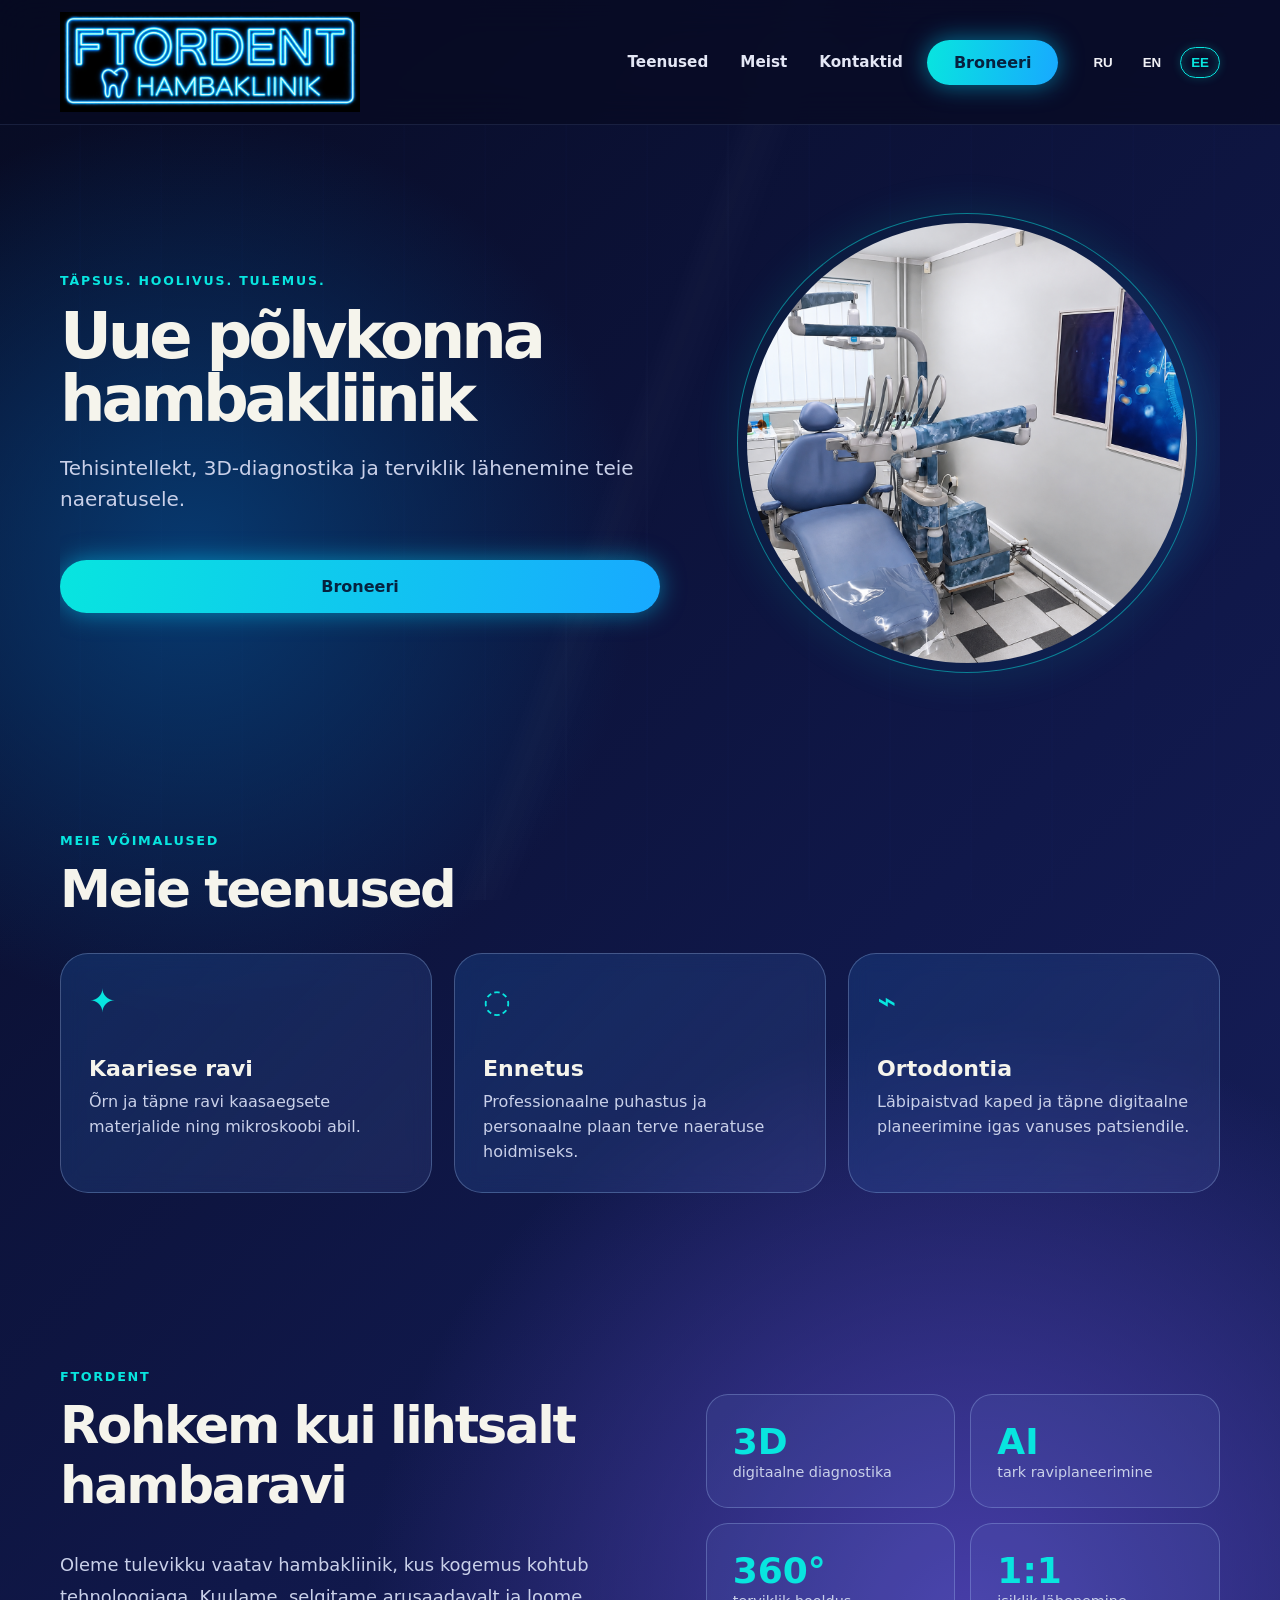
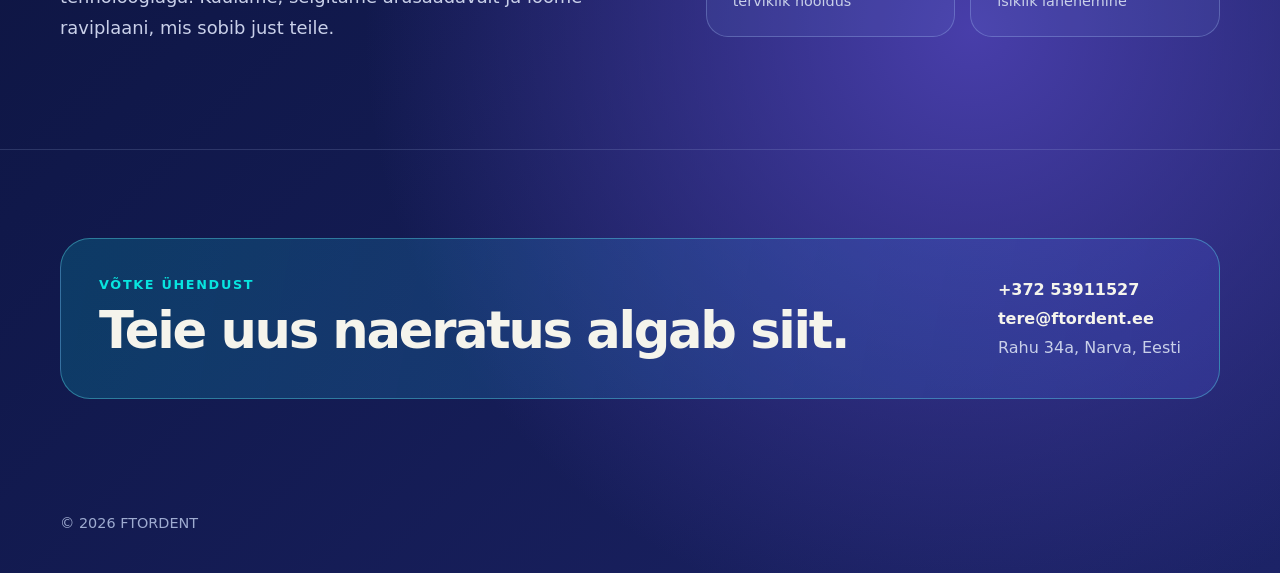
==== commit 9044a00f: "Add files via upload" ====
--- a/index.html
+++ b/index.html
@@ -80,11 +80,11 @@
       <article class="card"><div class="icon">⌁</div><h3 data-i18n="service3">Ortodontia</h3><p data-i18n="service3d">Läbipaistvad kaped ja täpne digitaalne planeerimine igas vanuses patsiendile.</p></article>
     </div></div></section>
     <section class="about" id="about"><div class="wrap about-grid"><div><div class="section-label" data-i18n="aboutLabel">FTORDENT</div><h2 data-i18n="aboutTitle">Rohkem kui lihtsalt hambaravi</h2><p data-i18n="aboutText">Oleme tulevikku vaatav hambakliinik, kus kogemus kohtub tehnoloogiaga. Kuulame, selgitame arusaadavalt ja loome raviplaani, mis sobib just teile.</p></div><div class="stats"><div class="stat"><b>3D</b><span data-i18n="stat1">digitaalne diagnostika</span></div><div class="stat"><b>AI</b><span data-i18n="stat2">tark raviplaneerimine</span></div><div class="stat"><b>360°</b><span data-i18n="stat3">terviklik hooldus</span></div><div class="stat"><b>1:1</b><span data-i18n="stat4">isiklik lähenemine</span></div></div></div></section>
-    <section class="contact" id="contact"><div class="wrap contact-box"><div><div class="section-label" data-i18n="contactLabel">Võtke ühendust</div><h2 data-i18n="contactTitle">Teie uus naeratus algab siit.</h2></div><div class="details"><a href="tel:+37253911527">+372 53911527</a><a href="mailto:tere@ftordent.ee">tere@ftordent.ee</a><span data-i18n="address">Narva, Eesti</span></div></div></section>
+    <section class="contact" id="contact"><div class="wrap contact-box"><div><div class="section-label" data-i18n="contactLabel">Võtke ühendust</div><h2 data-i18n="contactTitle">Teie uus naeratus algab siit.</h2></div><div class="details"><a href="tel:+37253911527">+372 53911527</a><a href="mailto:tere@ftordent.ee">tere@ftordent.ee</a><span data-i18n="address">Rahu 34a, Narva, Eesti</span></div></div></section>
   </main><footer class="wrap">© 2026 FTORDENT</footer>
   <dialog id="booking"><div class="modal-head"><div><div class="section-label" data-i18n="book">Broneeri</div><h2 data-i18n="modalTitle">Broneeri aeg</h2></div><button class="close" aria-label="Sulge" onclick="booking.close()">×</button></div><form id="quick-booking"><input id="quick-name" required data-i18n-placeholder="name" placeholder="Teie nimi"><input id="quick-phone" required type="tel" data-i18n-placeholder="phone" placeholder="Telefon"><input id="quick-date" required type="date"><button class="primary" data-i18n="send">Saada päring</button></form></dialog>
   <script>
-    const i18n={et:{navServices:'Teenused',navAbout:'Meist',navContact:'Kontaktid',book:'Broneeri',eyebrow:'Täpsus. Hoolivus. Tulemus.',title:'Uue põlvkonna hambakliinik',subtitle:'Tehisintellekt, 3D-diagnostika ja terviklik lähenemine teie naeratusele.',servicesLabel:'Meie võimalused',servicesTitle:'Meie teenused',service1:'Kaariese ravi',service1d:'Õrn ja täpne ravi kaasaegsete materjalide ning mikroskoobi abil.',service2:'Ennetus',service2d:'Professionaalne puhastus ja personaalne plaan terve naeratuse hoidmiseks.',service3:'Ortodontia',service3d:'Läbipaistvad kaped ja täpne digitaalne planeerimine igas vanuses patsiendile.',aboutLabel:'FTORDENT',aboutTitle:'Rohkem kui lihtsalt hambaravi',aboutText:'Oleme tulevikku vaatav hambakliinik, kus kogemus kohtub tehnoloogiaga. Kuulame, selgitame arusaadavalt ja loome raviplaani, mis sobib just teile.',stat1:'digitaalne diagnostika',stat2:'tark raviplaneerimine',stat3:'terviklik hooldus',stat4:'isiklik lähenemine',contactLabel:'Võtke ühendust',contactTitle:'Teie uus naeratus algab siit.',address:'Tallinn, Eesti',modalTitle:'Broneeri aeg',name:'Teie nimi',phone:'Telefon',send:'Saada päring',success:'Aitäh! Võtame teiega peagi ühendust.'},en:{navServices:'Services',navAbout:'About us',navContact:'Contacts',book:'Book now',eyebrow:'Precision. Care. Results.',title:'A new generation dental clinic',subtitle:'Artificial intelligence, 3D diagnostics and a complete approach to your smile.',servicesLabel:'What we offer',servicesTitle:'Our services',service1:'Cavity treatment',service1d:'Gentle, precise treatment with modern materials and a microscope.',service2:'Prevention',service2d:'Professional cleaning and a personal plan for a healthy smile.',service3:'Orthodontics',service3d:'Clear aligners and precise digital planning for patients of every age.',aboutLabel:'FTORDENT',aboutTitle:'More than dental care',aboutText:'We are a future-minded dental clinic where experience meets technology. We listen, explain clearly and create a treatment plan made for you.',stat1:'digital diagnostics',stat2:'smart treatment planning',stat3:'complete care',stat4:'personal approach',contactLabel:'Get in touch',contactTitle:'Your new smile starts here.',address:'Tallinn, Estonia',modalTitle:'Book an appointment',name:'Your name',phone:'Phone',send:'Send request',success:'Thank you! We will contact you shortly.'},ru:{navServices:'Услуги',navAbout:'О нас',navContact:'Контакты',book:'Записаться',eyebrow:'Точность. Забота. Результат.',title:'Стоматология нового поколения',subtitle:'Искусственный интеллект, 3D-диагностика и комплексный подход к вашей улыбке.',servicesLabel:'Наши возможности',servicesTitle:'Наши услуги',service1:'Лечение кариеса',service1d:'Бережное и точное лечение современными материалами и под микроскопом.',service2:'Профилактика',service2d:'Профессиональная чистка и персональный план для здоровой улыбки.',service3:'Ортодонтия',service3d:'Прозрачные элайнеры и точное цифровое планирование для пациентов любого возраста.',aboutLabel:'FTORDENT',aboutTitle:'Больше, чем стоматология',aboutText:'Мы — современная стоматологическая клиника, где опыт встречается с технологиями. Мы слушаем, понятно объясняем и создаём план лечения именно для вас.',stat1:'цифровая диагностика',stat2:'умное планирование лечения',stat3:'комплексная забота',stat4:'личный подход',contactLabel:'Свяжитесь с нами',contactTitle:'Ваша новая улыбка начинается здесь.',address:'Таллинн, Эстония',modalTitle:'Записаться на приём',name:'Ваше имя',phone:'Телефон',send:'Отправить заявку',success:'Спасибо! Мы скоро свяжемся с вами.'}};
+    const i18n={et:{navServices:'Teenused',navAbout:'Meist',navContact:'Kontaktid',book:'Broneeri',eyebrow:'Täpsus. Hoolivus. Tulemus.',title:'Uue põlvkonna hambakliinik',subtitle:'Tehisintellekt, 3D-diagnostika ja terviklik lähenemine teie naeratusele.',servicesLabel:'Meie võimalused',servicesTitle:'Meie teenused',service1:'Kaariese ravi',service1d:'Õrn ja täpne ravi kaasaegsete materjalide ning mikroskoobi abil.',service2:'Ennetus',service2d:'Professionaalne puhastus ja personaalne plaan terve naeratuse hoidmiseks.',service3:'Ortodontia',service3d:'Läbipaistvad kaped ja täpne digitaalne planeerimine igas vanuses patsiendile.',aboutLabel:'FTORDENT',aboutTitle:'Rohkem kui lihtsalt hambaravi',aboutText:'Oleme tulevikku vaatav hambakliinik, kus kogemus kohtub tehnoloogiaga. Kuulame, selgitame arusaadavalt ja loome raviplaani, mis sobib just teile.',stat1:'digitaalne diagnostika',stat2:'tark raviplaneerimine',stat3:'terviklik hooldus',stat4:'isiklik lähenemine',contactLabel:'Võtke ühendust',contactTitle:'Teie uus naeratus algab siit.',address:'Rahu 34a, Narva, Eesti',modalTitle:'Broneeri aeg',name:'Teie nimi',phone:'Telefon',send:'Saada päring',success:'Aitäh! Võtame teiega peagi ühendust.'},en:{navServices:'Services',navAbout:'About us',navContact:'Contacts',book:'Book now',eyebrow:'Precision. Care. Results.',title:'A new generation dental clinic',subtitle:'Artificial intelligence, 3D diagnostics and a complete approach to your smile.',servicesLabel:'What we offer',servicesTitle:'Our services',service1:'Cavity treatment',service1d:'Gentle, precise treatment with modern materials and a microscope.',service2:'Prevention',service2d:'Professional cleaning and a personal plan for a healthy smile.',service3:'Orthodontics',service3d:'Clear aligners and precise digital planning for patients of every age.',aboutLabel:'FTORDENT',aboutTitle:'More than dental care',aboutText:'We are a future-minded dental clinic where experience meets technology. We listen, explain clearly and create a treatment plan made for you.',stat1:'digital diagnostics',stat2:'smart treatment planning',stat3:'complete care',stat4:'personal approach',contactLabel:'Get in touch',contactTitle:'Your new smile starts here.',address:'Rahu 34a, Narva, Estonia',modalTitle:'Book an appointment',name:'Your name',phone:'Phone',send:'Send request',success:'Thank you! We will contact you shortly.'},ru:{navServices:'Услуги',navAbout:'О нас',navContact:'Контакты',book:'Записаться',eyebrow:'Точность. Забота. Результат.',title:'Стоматология нового поколения',subtitle:'Искусственный интеллект, 3D-диагностика и комплексный подход к вашей улыбке.',servicesLabel:'Наши возможности',servicesTitle:'Наши услуги',service1:'Лечение кариеса',service1d:'Бережное и точное лечение современными материалами и под микроскопом.',service2:'Профилактика',service2d:'Профессиональная чистка и персональный план для здоровой улыбки.',service3:'Ортодонтия',service3d:'Прозрачные элайнеры и точное цифровое планирование для пациентов любого возраста.',aboutLabel:'FTORDENT',aboutTitle:'Больше, чем стоматология',aboutText:'Мы — современная стоматологическая клиника, где опыт встречается с технологиями. Мы слушаем, понятно объясняем и создаём план лечения именно для вас.',stat1:'цифровая диагностика',stat2:'умное планирование лечения',stat3:'комплексная забота',stat4:'личный подход',contactLabel:'Свяжитесь с нами',contactTitle:'Ваша новая улыбка начинается здесь.',address:'Раху 34а, Нарва, Эстония',modalTitle:'Записаться на приём',name:'Ваше имя',phone:'Телефон',send:'Отправить заявку',success:'Спасибо! Мы скоро свяжемся с вами.'}};
     let current=localStorage.getItem('ftordent-language')||'et'; const booking=document.querySelector('#booking');
     function setLang(lang){current=lang; localStorage.setItem('ftordent-language',lang); document.documentElement.lang=lang; document.querySelectorAll('[data-i18n]').forEach(e=>e.textContent=i18n[lang][e.dataset.i18n]); document.querySelectorAll('[data-i18n-placeholder]').forEach(e=>e.placeholder=i18n[lang][e.dataset.i18nPlaceholder]); document.querySelectorAll('.lang').forEach(e=>e.classList.toggle('active',e.dataset.lang===lang));}
     document.querySelectorAll('.lang').forEach(b=>b.addEventListener('click',()=>setLang(b.dataset.lang))); setLang(current); document.querySelectorAll('[data-open-modal]').forEach(b=>b.addEventListener('click',()=>booking.showModal())); const quickDate=document.querySelector('#quick-date'); quickDate.min=new Date().toISOString().slice(0,10); 
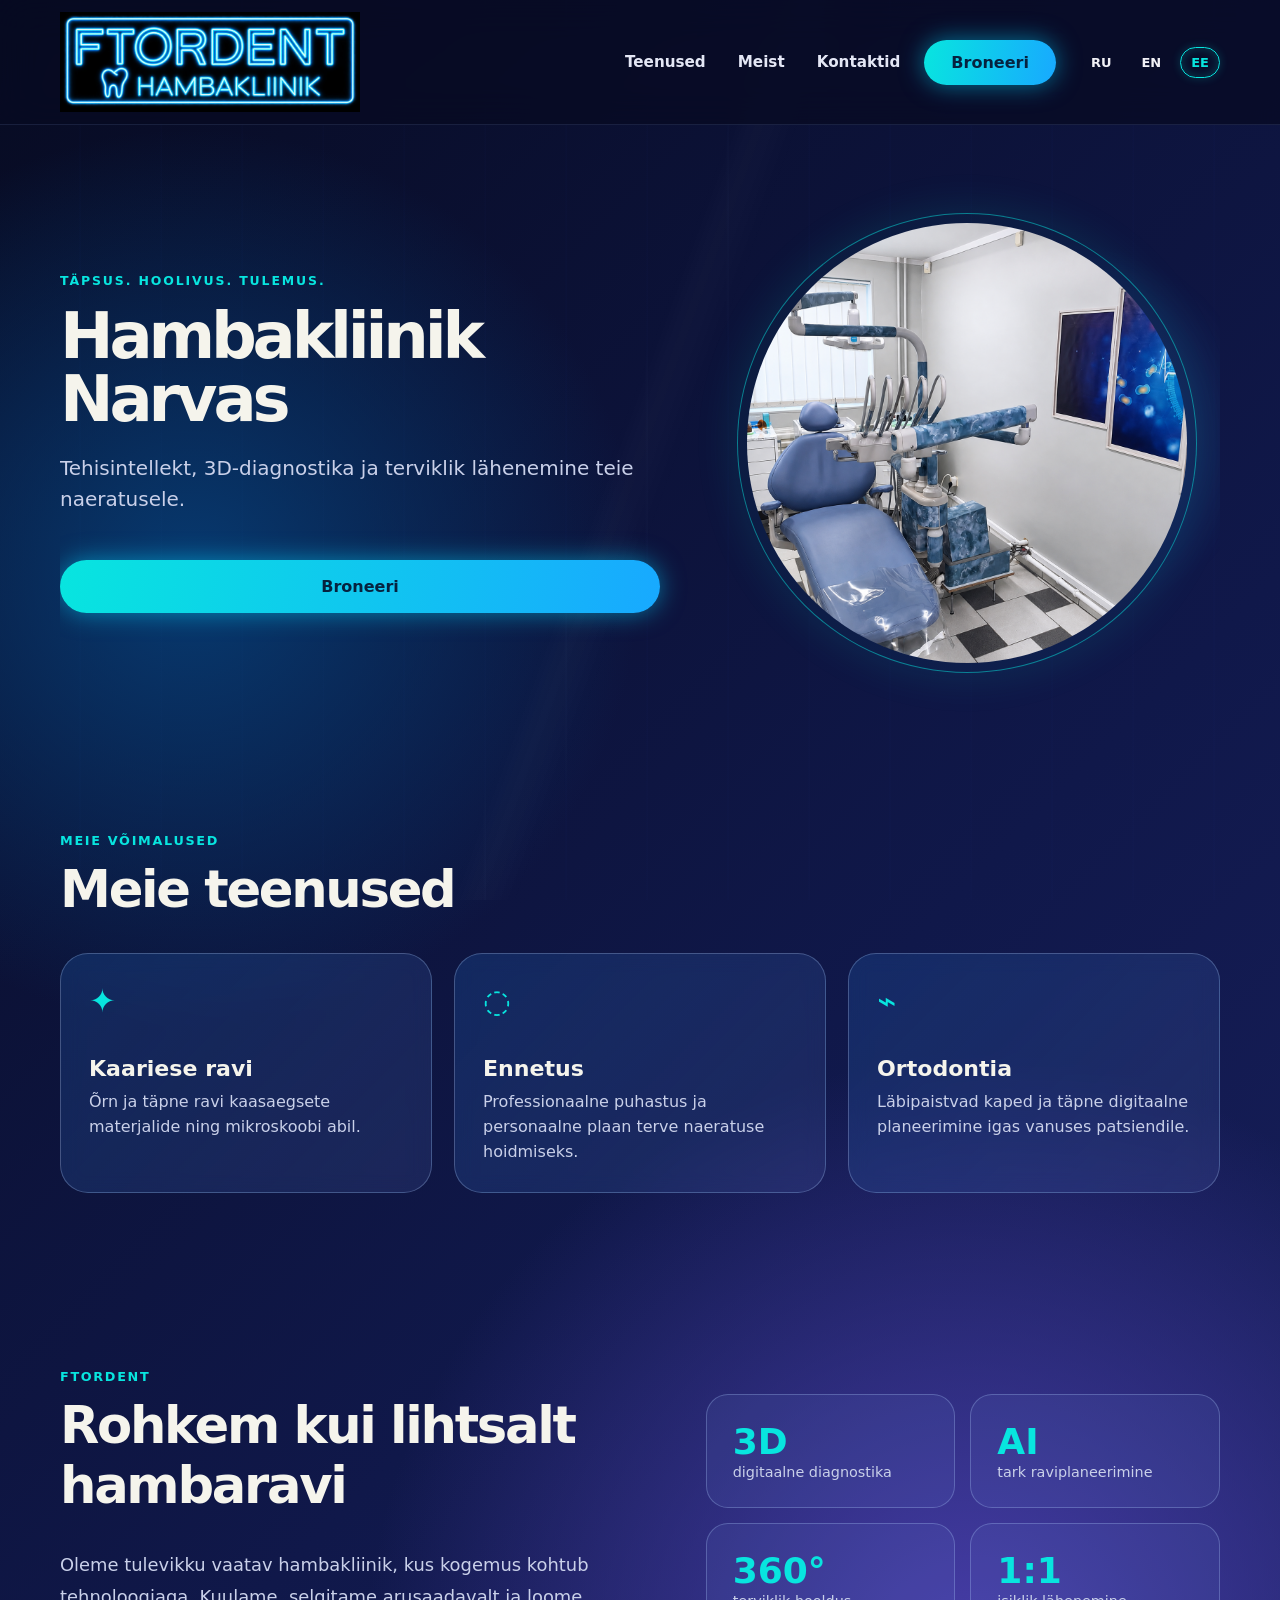
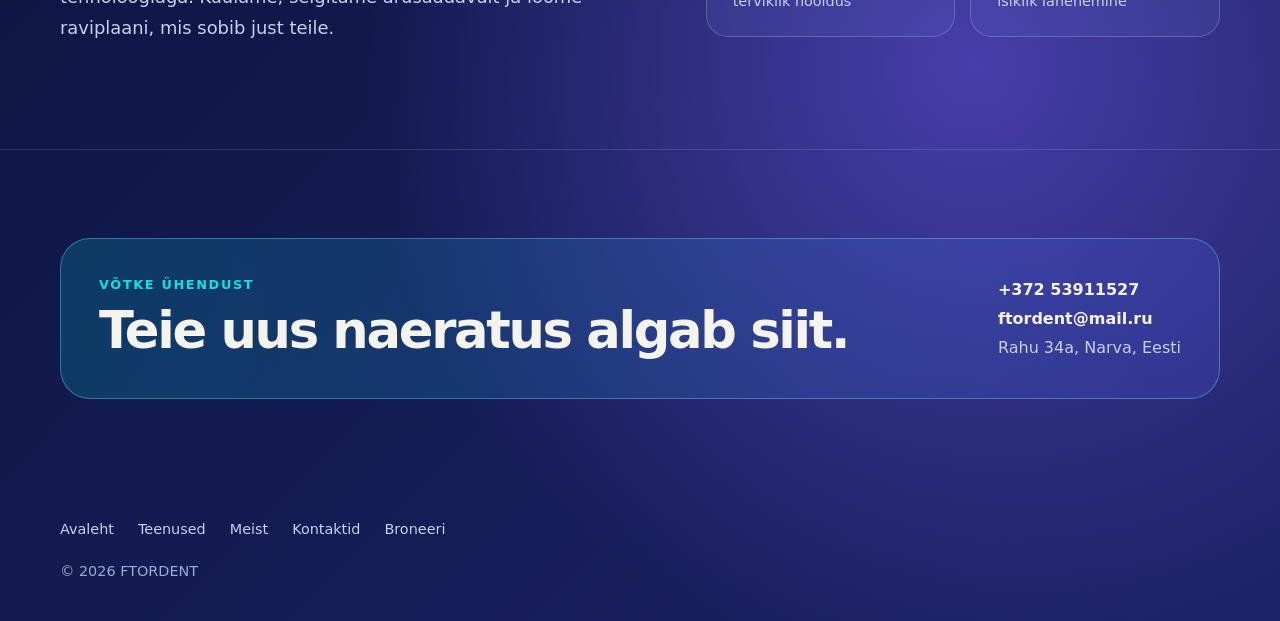
==== commit b00f9898: "Add files via upload" ====
--- a/index.html
+++ b/index.html
@@ -3,12 +3,12 @@
 <head>
   <meta charset="utf-8">
   <meta name="viewport" content="width=device-width, initial-scale=1">
-  <meta name="description" content="FTORDENT – uue põlvkonna hambakliinik.">
-  <meta name="robots" content="index, follow">
-  <meta property="og:type" content="website">
-  <meta property="og:title" content="FTORDENT — Hambakliinik Narvas">
-  <meta property="og:description" content="Uue põlvkonna hambakliinik Narvas: ravi, ennetus ja ortodontia.">
-  <title>FTORDENT — Hambakliinik Narvas | Ravi, ennetus, ortodontia</title>
+  
+  
+  
+  
+  
+  <title>Hambaarst Narvas – FTORDENT hambakliinik</title>
   <style>
     :root { --ink:#070b22; --ink-2:#11194a; --panel:rgba(110,134,221,.14); --line:rgba(179,212,255,.28); --text:#f5f4ec; --muted:#c9d0e9; --aqua:#08e5df; --blue:#18a9ff; }
     * { box-sizing:border-box; }
@@ -54,37 +54,30 @@
     @media (max-width:820px) { .bar { min-height:72px; gap:14px; } nav { display:none; } .book { margin-left:auto; padding:10px 15px; } .langs { gap:2px; } .lang { padding:6px; } .hero { min-height:560px; padding:65px 0; } .services { grid-template-columns:1fr; } .card { min-height:180px; } .card h3 { margin-top:23px; } .about-grid { grid-template-columns:1fr; } .contact-box { display:block; padding:30px; } .details { margin-top:24px; } }
     @media (max-width:440px) { .wrap { width:min(100% - 28px, 1160px); } .logo span { display:none; } .book { font-size:.83rem; } h1 { font-size:3rem; } }
   </style>
-  <script type="application/ld+json">{
-    "@context":"https://schema.org",
-    "@type":"Dentist",
-    "name":"FTORDENT Dental Clinic",
-    "description":"Uue põlvkonna hambakliinik Narvas.",
-    "telephone":"+37253911527",
-    "email":"ftordent@mail.ru",
-    "address":{"@type":"PostalAddress","streetAddress":"Rahu 34a","addressLocality":"Narva","addressCountry":"EE"},
-    "availableLanguage":["et","en","ru"]
-  }</script>
-<link rel="stylesheet" href="brand.css"><link rel="stylesheet" href="clinic-photo.css"></head>
-<body>
+  
+<link rel="stylesheet" href="brand.css"><link rel="stylesheet" href="clinic-photo.css"><meta name="description" content="FTORDENT hambakliinik Narvas, Rahu 34a. Kaariese ravi, ennetus ja ortodontia. Võtke ühendust või saatke vastuvõtuaja taotlus. Tel +372 53911527."><meta name="robots" content="index, follow"><link rel="canonical" href="https://ftordent.eu/"><link rel="alternate" hreflang="et" href="https://ftordent.eu/">
+<link rel="alternate" hreflang="ru" href="https://ftordent.eu/ru/">
+<link rel="alternate" hreflang="en" href="https://ftordent.eu/en/"><link rel="alternate" hreflang="x-default" href="https://ftordent.eu/"><meta property="og:type" content="website"><meta property="og:title" content="Hambaarst Narvas – FTORDENT hambakliinik"><meta property="og:description" content="FTORDENT hambakliinik Narvas, Rahu 34a. Kaariese ravi, ennetus ja ortodontia. Võtke ühendust või saatke vastuvõtuaja taotlus. Tel +372 53911527."><meta property="og:url" content="https://ftordent.eu/"><meta property="og:image" content="https://ftordent.eu/img/laud-edited.png"><script type="application/ld+json">{"@context":"https://schema.org","@type":"Dentist","@id":"https://ftordent.eu/#clinic","name":"FTORDENT","url":"https://ftordent.eu/","telephone":"+37253911527","email":"ftordent@mail.ru","image":"https://ftordent.eu/img/laud-edited.png","logo":"https://ftordent.eu/img/logo.jpg","address":{"@type":"PostalAddress","streetAddress":"Rahu 34a","addressLocality":"Narva","addressCountry":"EE"}}</script><link rel="stylesheet" href="seo.css"><link rel="icon" type="image/svg+xml" sizes="any" href="favicon.svg"></head>
+<body><script>try{localStorage.setItem("ftordent-language","et")}catch{}</script>
   <header><div class="wrap bar">
     <a class="logo" href="#home" aria-label="FTORDENT avaleht"><img class="brand-image" src="img/logo.jpg" alt="FTORDENT Hambakliinik" width="1600" height="516"></a>
     <nav><a href="services.html" data-i18n="navServices">Teenused</a><a href="about.html" data-i18n="navAbout">Meist</a><a href="contacts.html" data-i18n="navContact">Kontaktid</a></nav>
     <button class="book" data-open-modal data-i18n="book">Broneeri</button>
-    <div class="langs" aria-label="Keel"><button class="lang" data-lang="ru">RU</button><button class="lang" data-lang="en">EN</button><button class="lang active" data-lang="et">EE</button></div>
+    <div class="langs" aria-label="Keel"><a class="lang" data-lang="ru" href="ru/index.html" lang="ru">RU</a><a class="lang" data-lang="en" href="en/index.html" lang="en">EN</a><a class="lang active" data-lang="et" href="index.html" lang="et" aria-current="page">EE</a></div>
   </div></header>
   <main>
-    <section class="hero wrap" id="home"><div class="hero-content"><div class="eyebrow" data-i18n="eyebrow">Täpsus. Hoolivus. Tulemus.</div><h1 data-i18n="title">Uue põlvkonna hambakliinik</h1><p class="lead" data-i18n="subtitle">Tehisintellekt, 3D-diagnostika ja terviklik lähenemine teie naeratusele.</p><button class="primary" data-open-modal data-i18n="book">Broneeri</button></div><figure class="clinic-photo"><img src="img/laud-edited.png" alt="FTORDENT hambaravikabinet" width="1254" height="1254" fetchpriority="high"></figure></section>
+    <section class="hero wrap" id="home"><div class="hero-content"><div class="eyebrow" data-i18n="eyebrow">Täpsus. Hoolivus. Tulemus.</div><h1 data-i18n="title">Hambakliinik Narvas</h1><p class="lead" data-i18n="subtitle">Tehisintellekt, 3D-diagnostika ja terviklik lähenemine teie naeratusele.</p><button class="primary" data-open-modal data-i18n="book">Broneeri</button></div><figure class="clinic-photo"><img src="img/laud-edited.png" alt="FTORDENT hambaravikabinet" width="1254" height="1254" fetchpriority="high"></figure></section>
     <section id="services"><div class="wrap"><div class="section-label" data-i18n="servicesLabel">Meie võimalused</div><h2 data-i18n="servicesTitle">Meie teenused</h2><div class="services">
       <article class="card"><div class="icon">✦</div><h3 data-i18n="service1">Kaariese ravi</h3><p data-i18n="service1d">Õrn ja täpne ravi kaasaegsete materjalide ning mikroskoobi abil.</p></article>
       <article class="card"><div class="icon">◌</div><h3 data-i18n="service2">Ennetus</h3><p data-i18n="service2d">Professionaalne puhastus ja personaalne plaan terve naeratuse hoidmiseks.</p></article>
       <article class="card"><div class="icon">⌁</div><h3 data-i18n="service3">Ortodontia</h3><p data-i18n="service3d">Läbipaistvad kaped ja täpne digitaalne planeerimine igas vanuses patsiendile.</p></article>
     </div></div></section>
     <section class="about" id="about"><div class="wrap about-grid"><div><div class="section-label" data-i18n="aboutLabel">FTORDENT</div><h2 data-i18n="aboutTitle">Rohkem kui lihtsalt hambaravi</h2><p data-i18n="aboutText">Oleme tulevikku vaatav hambakliinik, kus kogemus kohtub tehnoloogiaga. Kuulame, selgitame arusaadavalt ja loome raviplaani, mis sobib just teile.</p></div><div class="stats"><div class="stat"><b>3D</b><span data-i18n="stat1">digitaalne diagnostika</span></div><div class="stat"><b>AI</b><span data-i18n="stat2">tark raviplaneerimine</span></div><div class="stat"><b>360°</b><span data-i18n="stat3">terviklik hooldus</span></div><div class="stat"><b>1:1</b><span data-i18n="stat4">isiklik lähenemine</span></div></div></div></section>
-    <section class="contact" id="contact"><div class="wrap contact-box"><div><div class="section-label" data-i18n="contactLabel">Võtke ühendust</div><h2 data-i18n="contactTitle">Teie uus naeratus algab siit.</h2></div><div class="details"><a href="tel:+37253911527">+372 53911527</a><a href="mailto:tere@ftordent.ee">tere@ftordent.ee</a><span data-i18n="address">Rahu 34a, Narva, Eesti</span></div></div></section>
-  </main><footer class="wrap">© 2026 FTORDENT</footer>
+    <section class="contact" id="contact"><div class="wrap contact-box"><div><div class="section-label" data-i18n="contactLabel">Võtke ühendust</div><h2 data-i18n="contactTitle">Teie uus naeratus algab siit.</h2></div><div class="details"><a href="tel:+37253911527">+372 53911527</a><a href="mailto:ftordent@mail.ru">ftordent@mail.ru</a><span data-i18n="address">Rahu 34a, Narva, Eesti</span></div></div></section>
+  </main><footer class="wrap"><ul class="site-links"><li><a href="index.html">Avaleht</a></li><li><a href="services.html">Teenused</a></li><li><a href="about.html">Meist</a></li><li><a href="contacts.html">Kontaktid</a></li><li><a href="booking.html">Broneeri</a></li></ul>© 2026 FTORDENT</footer>
   <dialog id="booking"><div class="modal-head"><div><div class="section-label" data-i18n="book">Broneeri</div><h2 data-i18n="modalTitle">Broneeri aeg</h2></div><button class="close" aria-label="Sulge" onclick="booking.close()">×</button></div><form id="quick-booking"><input id="quick-name" required data-i18n-placeholder="name" placeholder="Teie nimi"><input id="quick-phone" required type="tel" data-i18n-placeholder="phone" placeholder="Telefon"><input id="quick-date" required type="date"><button class="primary" data-i18n="send">Saada päring</button></form></dialog>
   <script>
-    const i18n={et:{navServices:'Teenused',navAbout:'Meist',navContact:'Kontaktid',book:'Broneeri',eyebrow:'Täpsus. Hoolivus. Tulemus.',title:'Uue põlvkonna hambakliinik',subtitle:'Tehisintellekt, 3D-diagnostika ja terviklik lähenemine teie naeratusele.',servicesLabel:'Meie võimalused',servicesTitle:'Meie teenused',service1:'Kaariese ravi',service1d:'Õrn ja täpne ravi kaasaegsete materjalide ning mikroskoobi abil.',service2:'Ennetus',service2d:'Professionaalne puhastus ja personaalne plaan terve naeratuse hoidmiseks.',service3:'Ortodontia',service3d:'Läbipaistvad kaped ja täpne digitaalne planeerimine igas vanuses patsiendile.',aboutLabel:'FTORDENT',aboutTitle:'Rohkem kui lihtsalt hambaravi',aboutText:'Oleme tulevikku vaatav hambakliinik, kus kogemus kohtub tehnoloogiaga. Kuulame, selgitame arusaadavalt ja loome raviplaani, mis sobib just teile.',stat1:'digitaalne diagnostika',stat2:'tark raviplaneerimine',stat3:'terviklik hooldus',stat4:'isiklik lähenemine',contactLabel:'Võtke ühendust',contactTitle:'Teie uus naeratus algab siit.',address:'Rahu 34a, Narva, Eesti',modalTitle:'Broneeri aeg',name:'Teie nimi',phone:'Telefon',send:'Saada päring',success:'Aitäh! Võtame teiega peagi ühendust.'},en:{navServices:'Services',navAbout:'About us',navContact:'Contacts',book:'Book now',eyebrow:'Precision. Care. Results.',title:'A new generation dental clinic',subtitle:'Artificial intelligence, 3D diagnostics and a complete approach to your smile.',servicesLabel:'What we offer',servicesTitle:'Our services',service1:'Cavity treatment',service1d:'Gentle, precise treatment with modern materials and a microscope.',service2:'Prevention',service2d:'Professional cleaning and a personal plan for a healthy smile.',service3:'Orthodontics',service3d:'Clear aligners and precise digital planning for patients of every age.',aboutLabel:'FTORDENT',aboutTitle:'More than dental care',aboutText:'We are a future-minded dental clinic where experience meets technology. We listen, explain clearly and create a treatment plan made for you.',stat1:'digital diagnostics',stat2:'smart treatment planning',stat3:'complete care',stat4:'personal approach',contactLabel:'Get in touch',contactTitle:'Your new smile starts here.',address:'Rahu 34a, Narva, Estonia',modalTitle:'Book an appointment',name:'Your name',phone:'Phone',send:'Send request',success:'Thank you! We will contact you shortly.'},ru:{navServices:'Услуги',navAbout:'О нас',navContact:'Контакты',book:'Записаться',eyebrow:'Точность. Забота. Результат.',title:'Стоматология нового поколения',subtitle:'Искусственный интеллект, 3D-диагностика и комплексный подход к вашей улыбке.',servicesLabel:'Наши возможности',servicesTitle:'Наши услуги',service1:'Лечение кариеса',service1d:'Бережное и точное лечение современными материалами и под микроскопом.',service2:'Профилактика',service2d:'Профессиональная чистка и персональный план для здоровой улыбки.',service3:'Ортодонтия',service3d:'Прозрачные элайнеры и точное цифровое планирование для пациентов любого возраста.',aboutLabel:'FTORDENT',aboutTitle:'Больше, чем стоматология',aboutText:'Мы — современная стоматологическая клиника, где опыт встречается с технологиями. Мы слушаем, понятно объясняем и создаём план лечения именно для вас.',stat1:'цифровая диагностика',stat2:'умное планирование лечения',stat3:'комплексная забота',stat4:'личный подход',contactLabel:'Свяжитесь с нами',contactTitle:'Ваша новая улыбка начинается здесь.',address:'Раху 34а, Нарва, Эстония',modalTitle:'Записаться на приём',name:'Ваше имя',phone:'Телефон',send:'Отправить заявку',success:'Спасибо! Мы скоро свяжемся с вами.'}};
+    const i18n={"et":{"navServices":"Teenused","navAbout":"Meist","navContact":"Kontaktid","book":"Broneeri","eyebrow":"Täpsus. Hoolivus. Tulemus.","title":"Hambakliinik Narvas","subtitle":"Tehisintellekt, 3D-diagnostika ja terviklik lähenemine teie naeratusele.","servicesLabel":"Meie võimalused","servicesTitle":"Meie teenused","service1":"Kaariese ravi","service1d":"Õrn ja täpne ravi kaasaegsete materjalide ning mikroskoobi abil.","service2":"Ennetus","service2d":"Professionaalne puhastus ja personaalne plaan terve naeratuse hoidmiseks.","service3":"Ortodontia","service3d":"Läbipaistvad kaped ja täpne digitaalne planeerimine igas vanuses patsiendile.","aboutLabel":"FTORDENT","aboutTitle":"Rohkem kui lihtsalt hambaravi","aboutText":"Oleme tulevikku vaatav hambakliinik, kus kogemus kohtub tehnoloogiaga. Kuulame, selgitame arusaadavalt ja loome raviplaani, mis sobib just teile.","stat1":"digitaalne diagnostika","stat2":"tark raviplaneerimine","stat3":"terviklik hooldus","stat4":"isiklik lähenemine","contactLabel":"Võtke ühendust","contactTitle":"Teie uus naeratus algab siit.","address":"Rahu 34a, Narva, Eesti","modalTitle":"Broneeri aeg","name":"Teie nimi","phone":"Telefon","send":"Saada päring","success":"Aitäh! Võtame teiega peagi ühendust."},"en":{"navServices":"Services","navAbout":"About us","navContact":"Contacts","book":"Book now","eyebrow":"Precision. Care. Results.","title":"Dental clinic in Narva","subtitle":"Artificial intelligence, 3D diagnostics and a complete approach to your smile.","servicesLabel":"What we offer","servicesTitle":"Our services","service1":"Cavity treatment","service1d":"Gentle, precise treatment with modern materials and a microscope.","service2":"Prevention","service2d":"Professional cleaning and a personal plan for a healthy smile.","service3":"Orthodontics","service3d":"Clear aligners and precise digital planning for patients of every age.","aboutLabel":"FTORDENT","aboutTitle":"More than dental care","aboutText":"We are a future-minded dental clinic where experience meets technology. We listen, explain clearly and create a treatment plan made for you.","stat1":"digital diagnostics","stat2":"smart treatment planning","stat3":"complete care","stat4":"personal approach","contactLabel":"Get in touch","contactTitle":"Your new smile starts here.","address":"Rahu 34a, Narva, Estonia","modalTitle":"Book an appointment","name":"Your name","phone":"Phone","send":"Send request","success":"Thank you! We will contact you shortly."},"ru":{"navServices":"Услуги","navAbout":"О нас","navContact":"Контакты","book":"Записаться","eyebrow":"Точность. Забота. Результат.","title":"Стоматология в Нарве","subtitle":"Искусственный интеллект, 3D-диагностика и комплексный подход к вашей улыбке.","servicesLabel":"Наши возможности","servicesTitle":"Наши услуги","service1":"Лечение кариеса","service1d":"Бережное и точное лечение современными материалами и под микроскопом.","service2":"Профилактика","service2d":"Профессиональная чистка и персональный план для здоровой улыбки.","service3":"Ортодонтия","service3d":"Прозрачные элайнеры и точное цифровое планирование для пациентов любого возраста.","aboutLabel":"FTORDENT","aboutTitle":"Больше, чем стоматология","aboutText":"Мы — современная стоматологическая клиника, где опыт встречается с технологиями. Мы слушаем, понятно объясняем и создаём план лечения именно для вас.","stat1":"цифровая диагностика","stat2":"умное планирование лечения","stat3":"комплексная забота","stat4":"личный подход","contactLabel":"Свяжитесь с нами","contactTitle":"Ваша новая улыбка начинается здесь.","address":"Раху 34а, Нарва, Эстония","modalTitle":"Записаться на приём","name":"Ваше имя","phone":"Телефон","send":"Отправить заявку","success":"Спасибо! Мы скоро свяжемся с вами."}};
     let current=localStorage.getItem('ftordent-language')||'et'; const booking=document.querySelector('#booking');
     function setLang(lang){current=lang; localStorage.setItem('ftordent-language',lang); document.documentElement.lang=lang; document.querySelectorAll('[data-i18n]').forEach(e=>e.textContent=i18n[lang][e.dataset.i18n]); document.querySelectorAll('[data-i18n-placeholder]').forEach(e=>e.placeholder=i18n[lang][e.dataset.i18nPlaceholder]); document.querySelectorAll('.lang').forEach(e=>e.classList.toggle('active',e.dataset.lang===lang));}
     document.querySelectorAll('.lang').forEach(b=>b.addEventListener('click',()=>setLang(b.dataset.lang))); setLang(current); document.querySelectorAll('[data-open-modal]').forEach(b=>b.addEventListener('click',()=>booking.showModal())); const quickDate=document.querySelector('#quick-date'); quickDate.min=new Date().toISOString().slice(0,10); 
--- a/seo.css
+++ b/seo.css
@@ -0,0 +1,5 @@
+.site-links { display:flex; flex-wrap:wrap; gap:12px 24px; padding:0; margin:0 0 20px; list-style:none; }
+.site-links a { display:inline-block; padding:6px 0; color:#c9d0e9; }
+.site-links a:hover { color:#08e5df; }
+.site-links a:focus-visible, a.lang:focus-visible { outline:2px solid #08e5df; outline-offset:4px; }
+a.lang { display:inline-flex; align-items:center; justify-content:center; font-size:13px; }
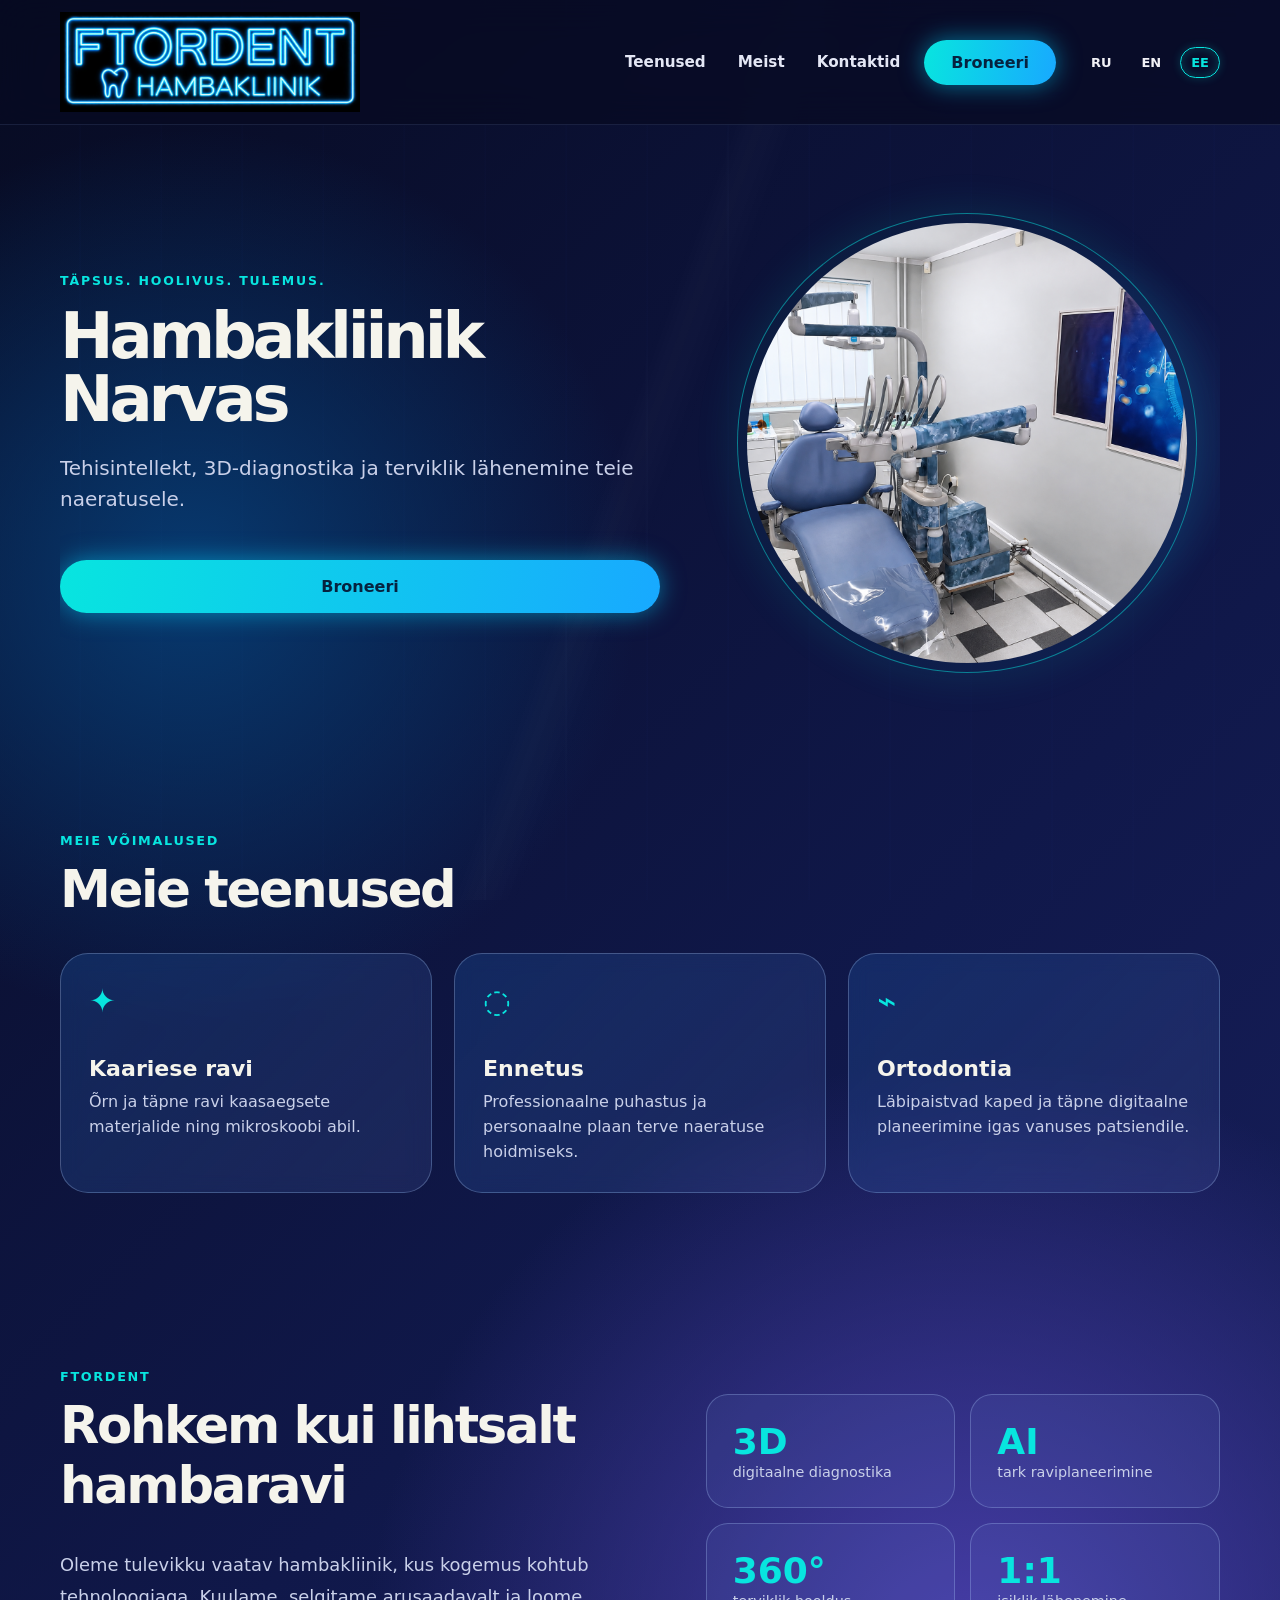
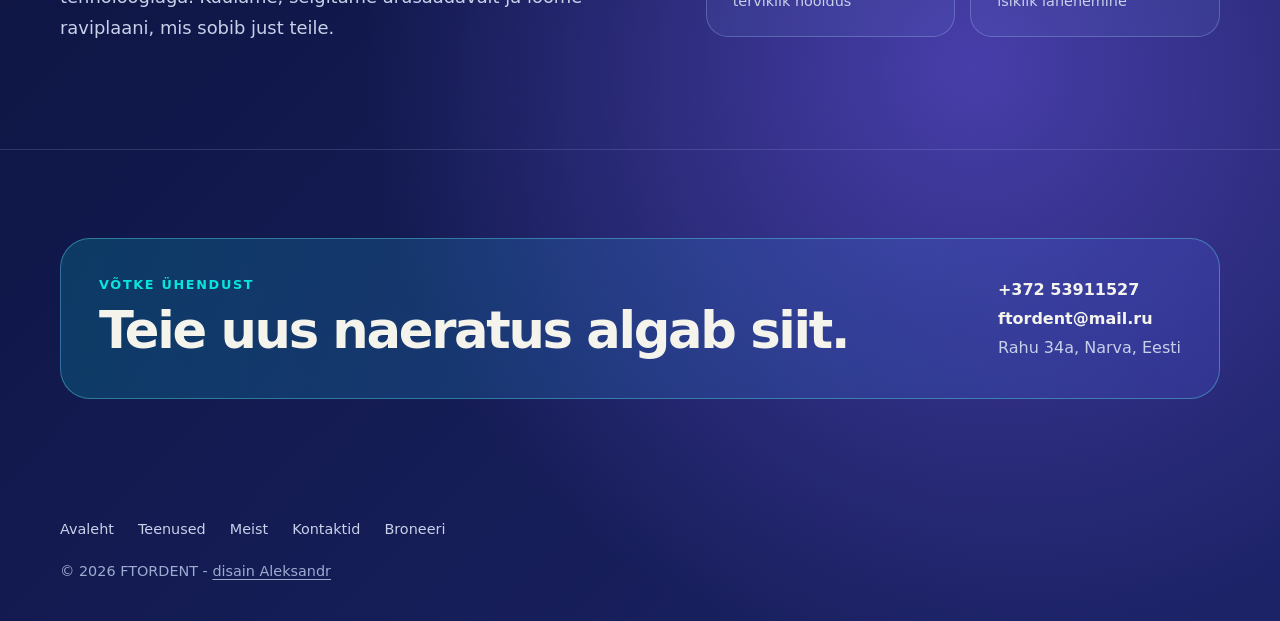
==== commit 8d69e238: "Add files via upload" ====
--- a/index.html
+++ b/index.html
@@ -74,7 +74,7 @@
     </div></div></section>
     <section class="about" id="about"><div class="wrap about-grid"><div><div class="section-label" data-i18n="aboutLabel">FTORDENT</div><h2 data-i18n="aboutTitle">Rohkem kui lihtsalt hambaravi</h2><p data-i18n="aboutText">Oleme tulevikku vaatav hambakliinik, kus kogemus kohtub tehnoloogiaga. Kuulame, selgitame arusaadavalt ja loome raviplaani, mis sobib just teile.</p></div><div class="stats"><div class="stat"><b>3D</b><span data-i18n="stat1">digitaalne diagnostika</span></div><div class="stat"><b>AI</b><span data-i18n="stat2">tark raviplaneerimine</span></div><div class="stat"><b>360°</b><span data-i18n="stat3">terviklik hooldus</span></div><div class="stat"><b>1:1</b><span data-i18n="stat4">isiklik lähenemine</span></div></div></div></section>
     <section class="contact" id="contact"><div class="wrap contact-box"><div><div class="section-label" data-i18n="contactLabel">Võtke ühendust</div><h2 data-i18n="contactTitle">Teie uus naeratus algab siit.</h2></div><div class="details"><a href="tel:+37253911527">+372 53911527</a><a href="mailto:ftordent@mail.ru">ftordent@mail.ru</a><span data-i18n="address">Rahu 34a, Narva, Eesti</span></div></div></section>
-  </main><footer class="wrap"><ul class="site-links"><li><a href="index.html">Avaleht</a></li><li><a href="services.html">Teenused</a></li><li><a href="about.html">Meist</a></li><li><a href="contacts.html">Kontaktid</a></li><li><a href="booking.html">Broneeri</a></li></ul>© 2026 FTORDENT</footer>
+  </main><footer class="wrap"><ul class="site-links"><li><a href="index.html">Avaleht</a></li><li><a href="services.html">Teenused</a></li><li><a href="about.html">Meist</a></li><li><a href="contacts.html">Kontaktid</a></li><li><a href="booking.html">Broneeri</a></li></ul>© 2026 FTORDENT - <a href="https://www.facebook.com/alex.kruusi" style="text-decoration:underline;text-underline-offset:3px">disain Aleksandr</a></footer>
   <dialog id="booking"><div class="modal-head"><div><div class="section-label" data-i18n="book">Broneeri</div><h2 data-i18n="modalTitle">Broneeri aeg</h2></div><button class="close" aria-label="Sulge" onclick="booking.close()">×</button></div><form id="quick-booking"><input id="quick-name" required data-i18n-placeholder="name" placeholder="Teie nimi"><input id="quick-phone" required type="tel" data-i18n-placeholder="phone" placeholder="Telefon"><input id="quick-date" required type="date"><button class="primary" data-i18n="send">Saada päring</button></form></dialog>
   <script>
     const i18n={"et":{"navServices":"Teenused","navAbout":"Meist","navContact":"Kontaktid","book":"Broneeri","eyebrow":"Täpsus. Hoolivus. Tulemus.","title":"Hambakliinik Narvas","subtitle":"Tehisintellekt, 3D-diagnostika ja terviklik lähenemine teie naeratusele.","servicesLabel":"Meie võimalused","servicesTitle":"Meie teenused","service1":"Kaariese ravi","service1d":"Õrn ja täpne ravi kaasaegsete materjalide ning mikroskoobi abil.","service2":"Ennetus","service2d":"Professionaalne puhastus ja personaalne plaan terve naeratuse hoidmiseks.","service3":"Ortodontia","service3d":"Läbipaistvad kaped ja täpne digitaalne planeerimine igas vanuses patsiendile.","aboutLabel":"FTORDENT","aboutTitle":"Rohkem kui lihtsalt hambaravi","aboutText":"Oleme tulevikku vaatav hambakliinik, kus kogemus kohtub tehnoloogiaga. Kuulame, selgitame arusaadavalt ja loome raviplaani, mis sobib just teile.","stat1":"digitaalne diagnostika","stat2":"tark raviplaneerimine","stat3":"terviklik hooldus","stat4":"isiklik lähenemine","contactLabel":"Võtke ühendust","contactTitle":"Teie uus naeratus algab siit.","address":"Rahu 34a, Narva, Eesti","modalTitle":"Broneeri aeg","name":"Teie nimi","phone":"Telefon","send":"Saada päring","success":"Aitäh! Võtame teiega peagi ühendust."},"en":{"navServices":"Services","navAbout":"About us","navContact":"Contacts","book":"Book now","eyebrow":"Precision. Care. Results.","title":"Dental clinic in Narva","subtitle":"Artificial intelligence, 3D diagnostics and a complete approach to your smile.","servicesLabel":"What we offer","servicesTitle":"Our services","service1":"Cavity treatment","service1d":"Gentle, precise treatment with modern materials and a microscope.","service2":"Prevention","service2d":"Professional cleaning and a personal plan for a healthy smile.","service3":"Orthodontics","service3d":"Clear aligners and precise digital planning for patients of every age.","aboutLabel":"FTORDENT","aboutTitle":"More than dental care","aboutText":"We are a future-minded dental clinic where experience meets technology. We listen, explain clearly and create a treatment plan made for you.","stat1":"digital diagnostics","stat2":"smart treatment planning","stat3":"complete care","stat4":"personal approach","contactLabel":"Get in touch","contactTitle":"Your new smile starts here.","address":"Rahu 34a, Narva, Estonia","modalTitle":"Book an appointment","name":"Your name","phone":"Phone","send":"Send request","success":"Thank you! We will contact you shortly."},"ru":{"navServices":"Услуги","navAbout":"О нас","navContact":"Контакты","book":"Записаться","eyebrow":"Точность. Забота. Результат.","title":"Стоматология в Нарве","subtitle":"Искусственный интеллект, 3D-диагностика и комплексный подход к вашей улыбке.","servicesLabel":"Наши возможности","servicesTitle":"Наши услуги","service1":"Лечение кариеса","service1d":"Бережное и точное лечение современными материалами и под микроскопом.","service2":"Профилактика","service2d":"Профессиональная чистка и персональный план для здоровой улыбки.","service3":"Ортодонтия","service3d":"Прозрачные элайнеры и точное цифровое планирование для пациентов любого возраста.","aboutLabel":"FTORDENT","aboutTitle":"Больше, чем стоматология","aboutText":"Мы — современная стоматологическая клиника, где опыт встречается с технологиями. Мы слушаем, понятно объясняем и создаём план лечения именно для вас.","stat1":"цифровая диагностика","stat2":"умное планирование лечения","stat3":"комплексная забота","stat4":"личный подход","contactLabel":"Свяжитесь с нами","contactTitle":"Ваша новая улыбка начинается здесь.","address":"Раху 34а, Нарва, Эстония","modalTitle":"Записаться на приём","name":"Ваше имя","phone":"Телефон","send":"Отправить заявку","success":"Спасибо! Мы скоро свяжемся с вами."}};
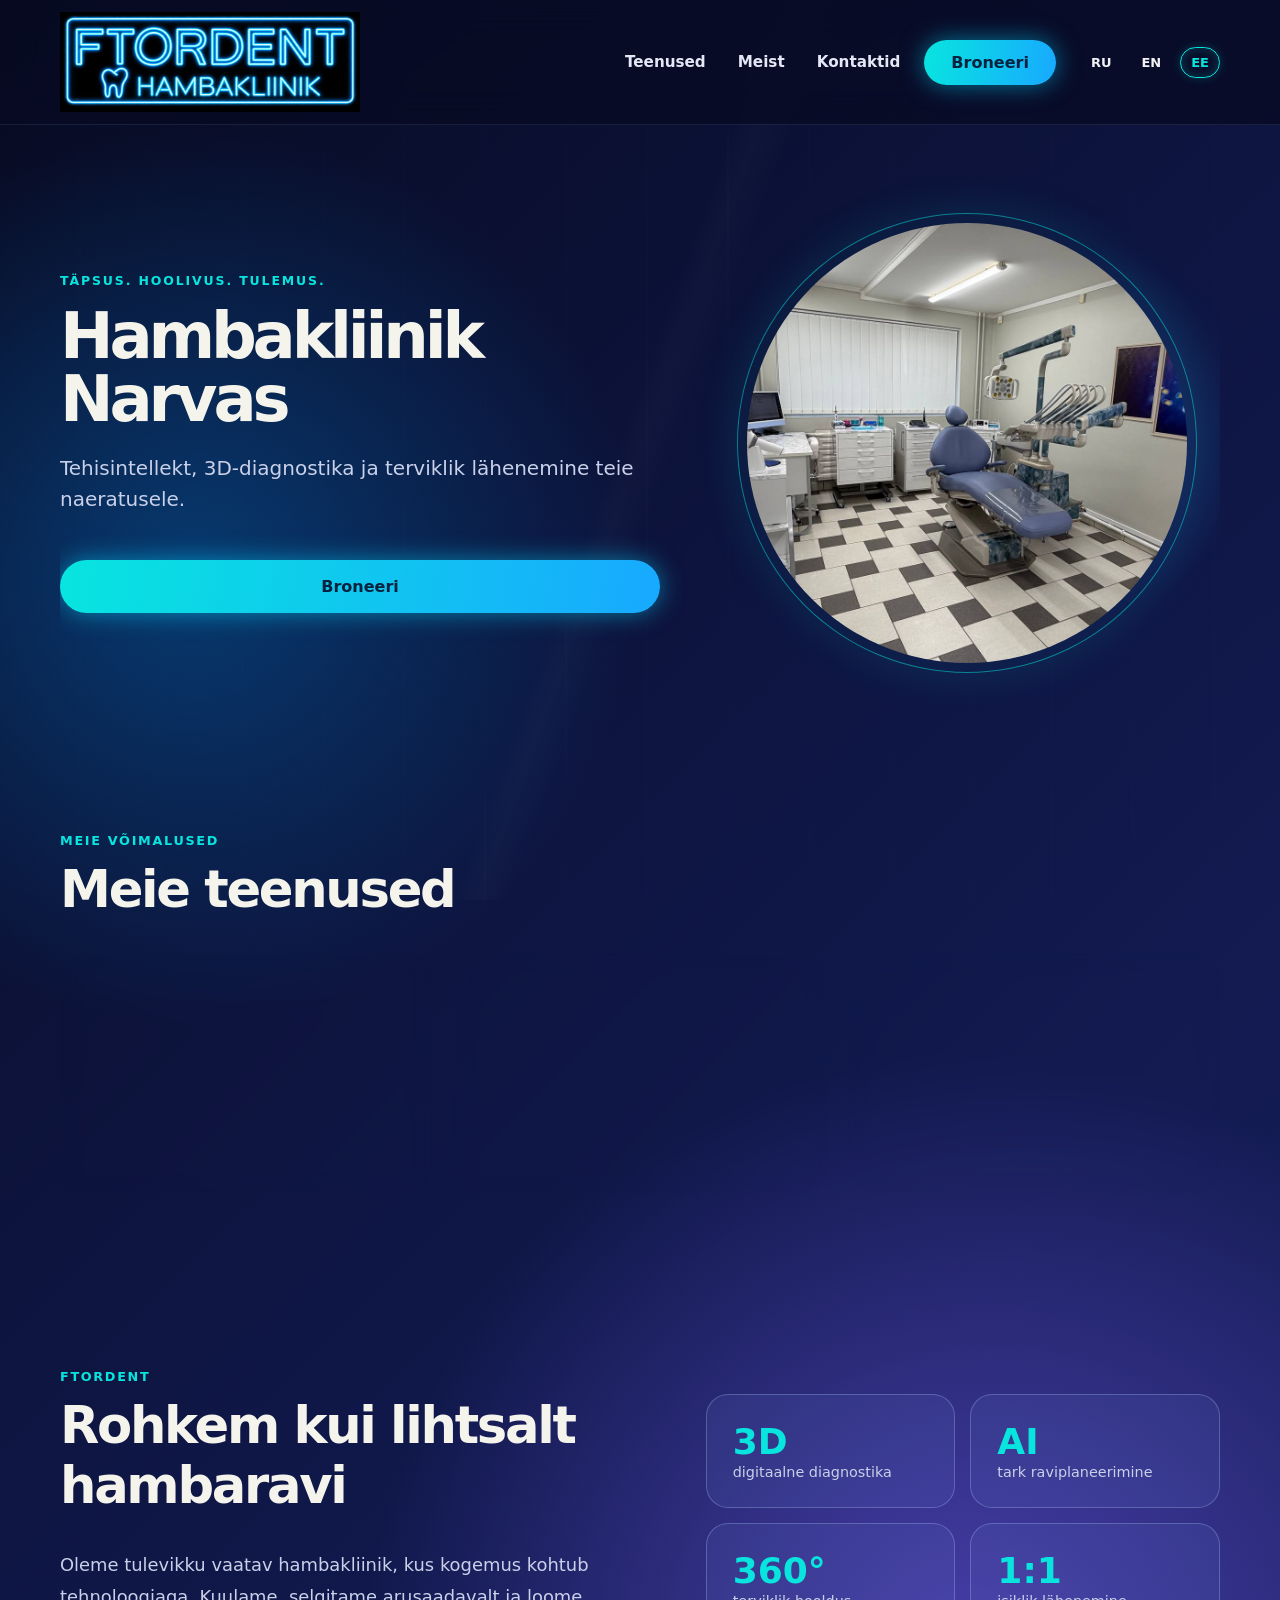
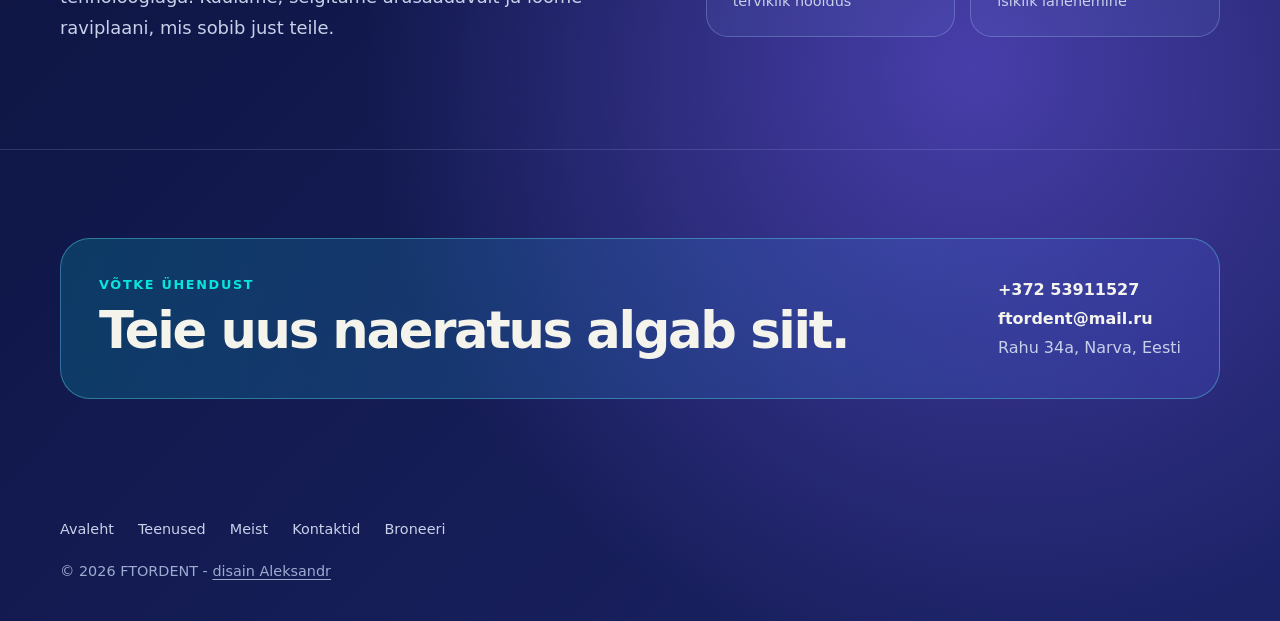
==== commit cad252d6: "Add files via upload" ====
--- a/index.html
+++ b/index.html
@@ -66,7 +66,7 @@
     <div class="langs" aria-label="Keel"><a class="lang" data-lang="ru" href="ru/index.html" lang="ru">RU</a><a class="lang" data-lang="en" href="en/index.html" lang="en">EN</a><a class="lang active" data-lang="et" href="index.html" lang="et" aria-current="page">EE</a></div>
   </div></header>
   <main>
-    <section class="hero wrap" id="home"><div class="hero-content"><div class="eyebrow" data-i18n="eyebrow">Täpsus. Hoolivus. Tulemus.</div><h1 data-i18n="title">Hambakliinik Narvas</h1><p class="lead" data-i18n="subtitle">Tehisintellekt, 3D-diagnostika ja terviklik lähenemine teie naeratusele.</p><button class="primary" data-open-modal data-i18n="book">Broneeri</button></div><figure class="clinic-photo"><img src="img/laud-edited.png" alt="FTORDENT hambaravikabinet" width="1254" height="1254" fetchpriority="high"></figure></section>
+    <section class="hero wrap" id="home"><div class="hero-content"><div class="eyebrow" data-i18n="eyebrow">Täpsus. Hoolivus. Tulemus.</div><h1 data-i18n="title">Hambakliinik Narvas</h1><p class="lead" data-i18n="subtitle">Tehisintellekt, 3D-diagnostika ja terviklik lähenemine teie naeratusele.</p><button class="primary" data-open-modal data-i18n="book">Broneeri</button></div><figure class="clinic-photo"><img src="img/kabin.jpg" alt="FTORDENT hambaravikabinet" width="1254" height="1254" fetchpriority="high"></figure></section>
     <section id="services"><div class="wrap"><div class="section-label" data-i18n="servicesLabel">Meie võimalused</div><h2 data-i18n="servicesTitle">Meie teenused</h2><div class="services">
       <article class="card"><div class="icon">✦</div><h3 data-i18n="service1">Kaariese ravi</h3><p data-i18n="service1d">Õrn ja täpne ravi kaasaegsete materjalide ning mikroskoobi abil.</p></article>
       <article class="card"><div class="icon">◌</div><h3 data-i18n="service2">Ennetus</h3><p data-i18n="service2d">Professionaalne puhastus ja personaalne plaan terve naeratuse hoidmiseks.</p></article>
